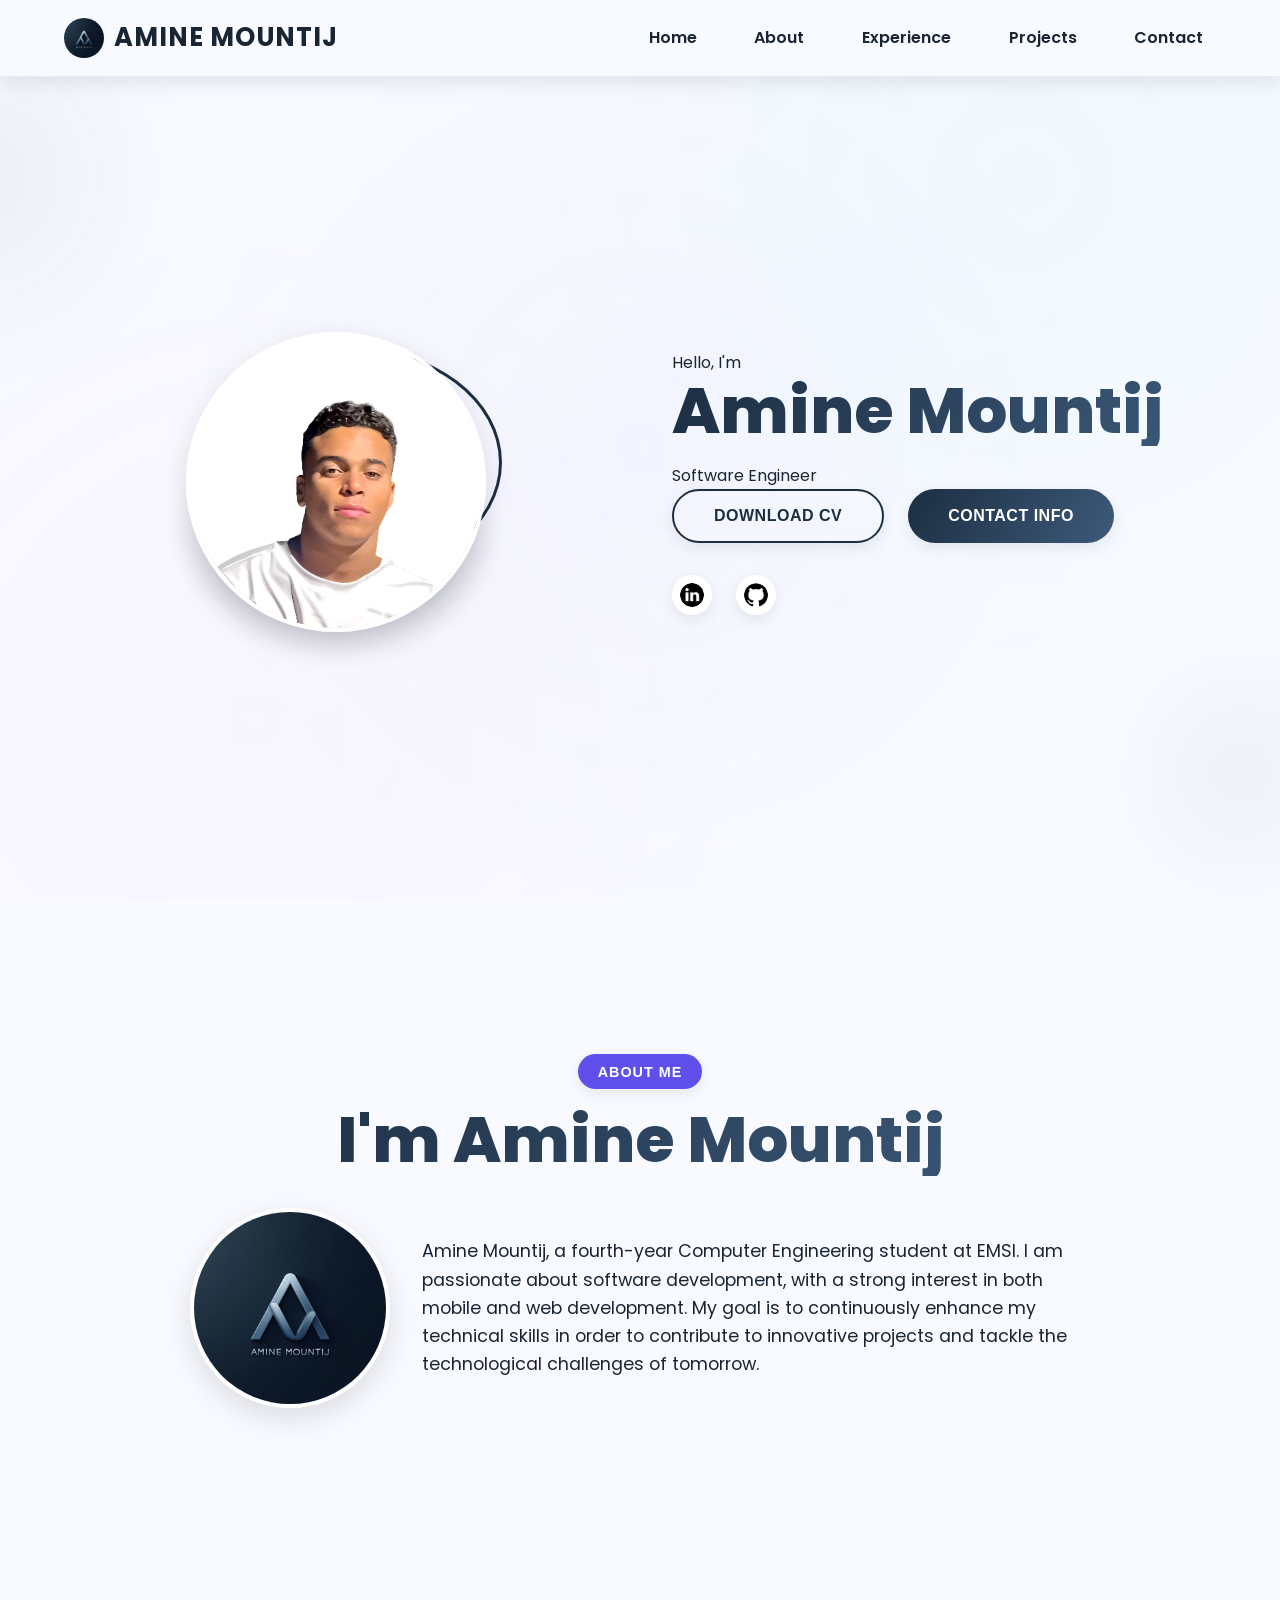
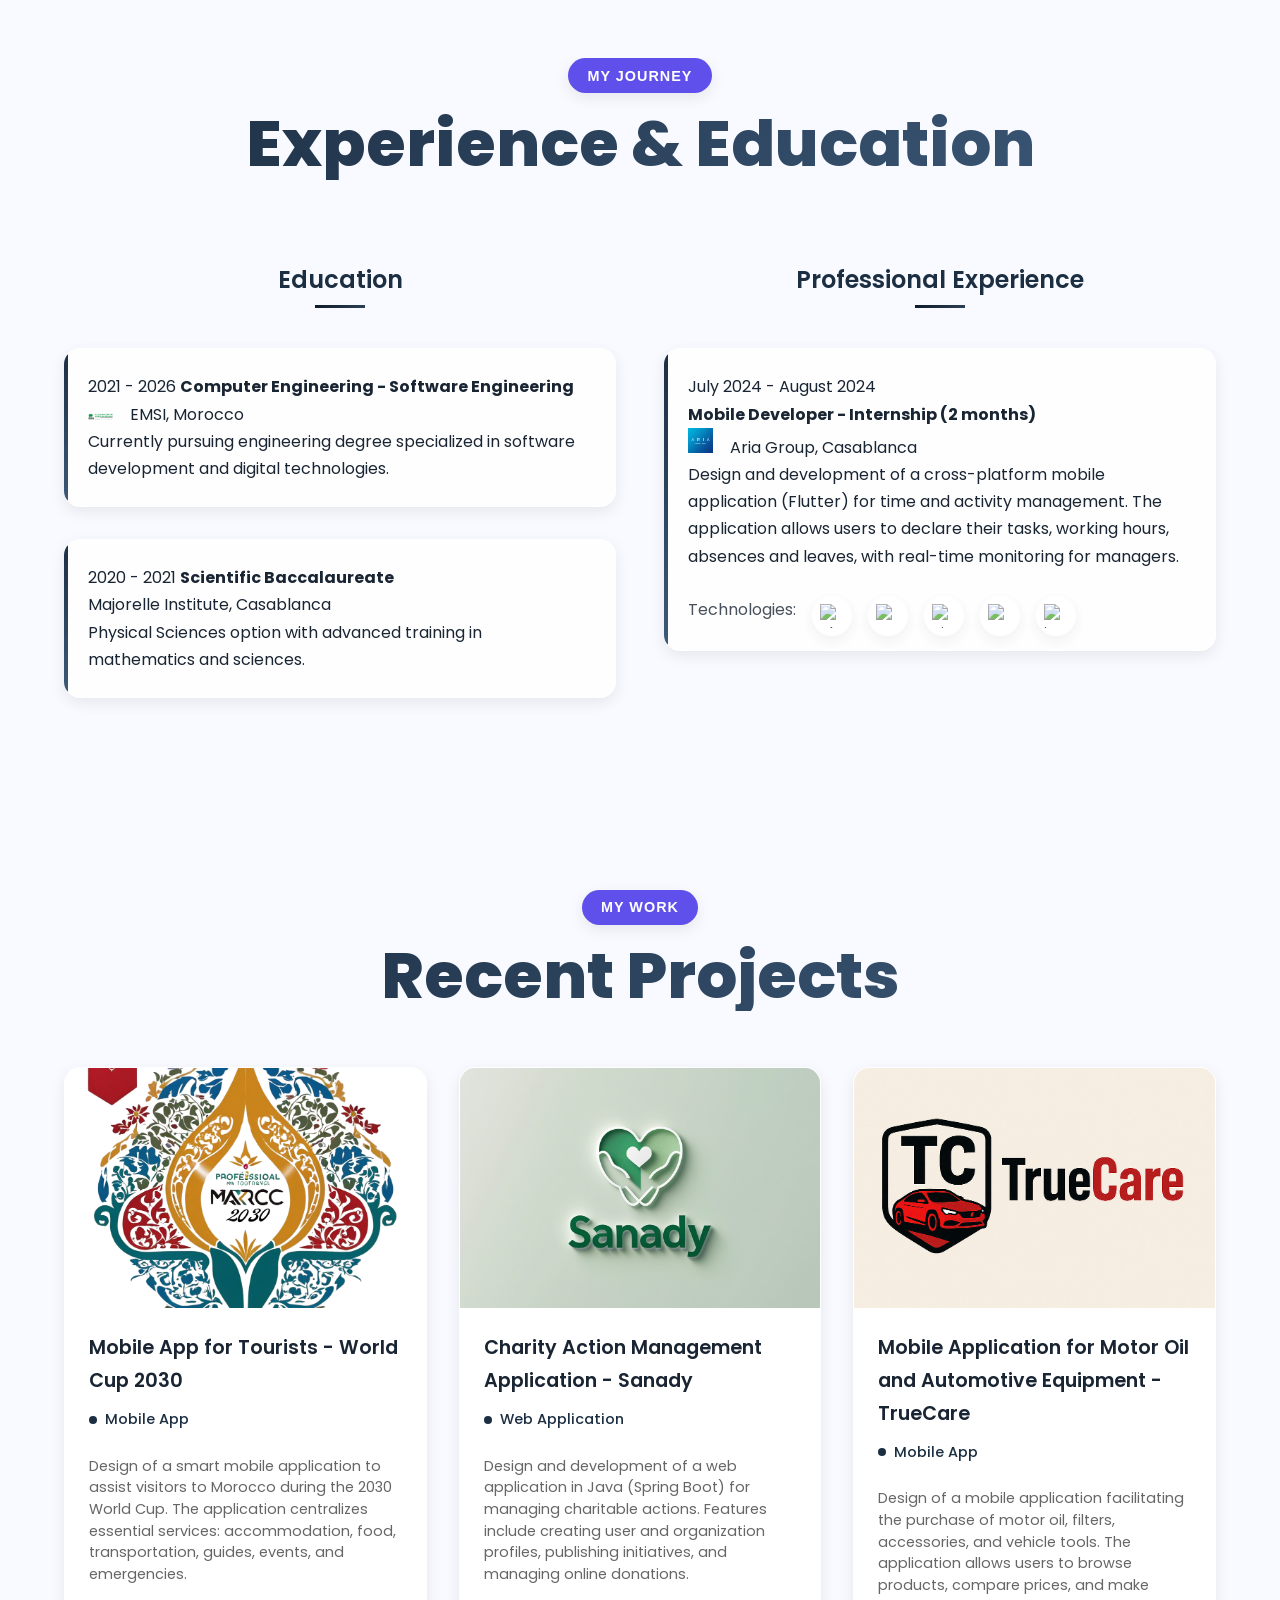
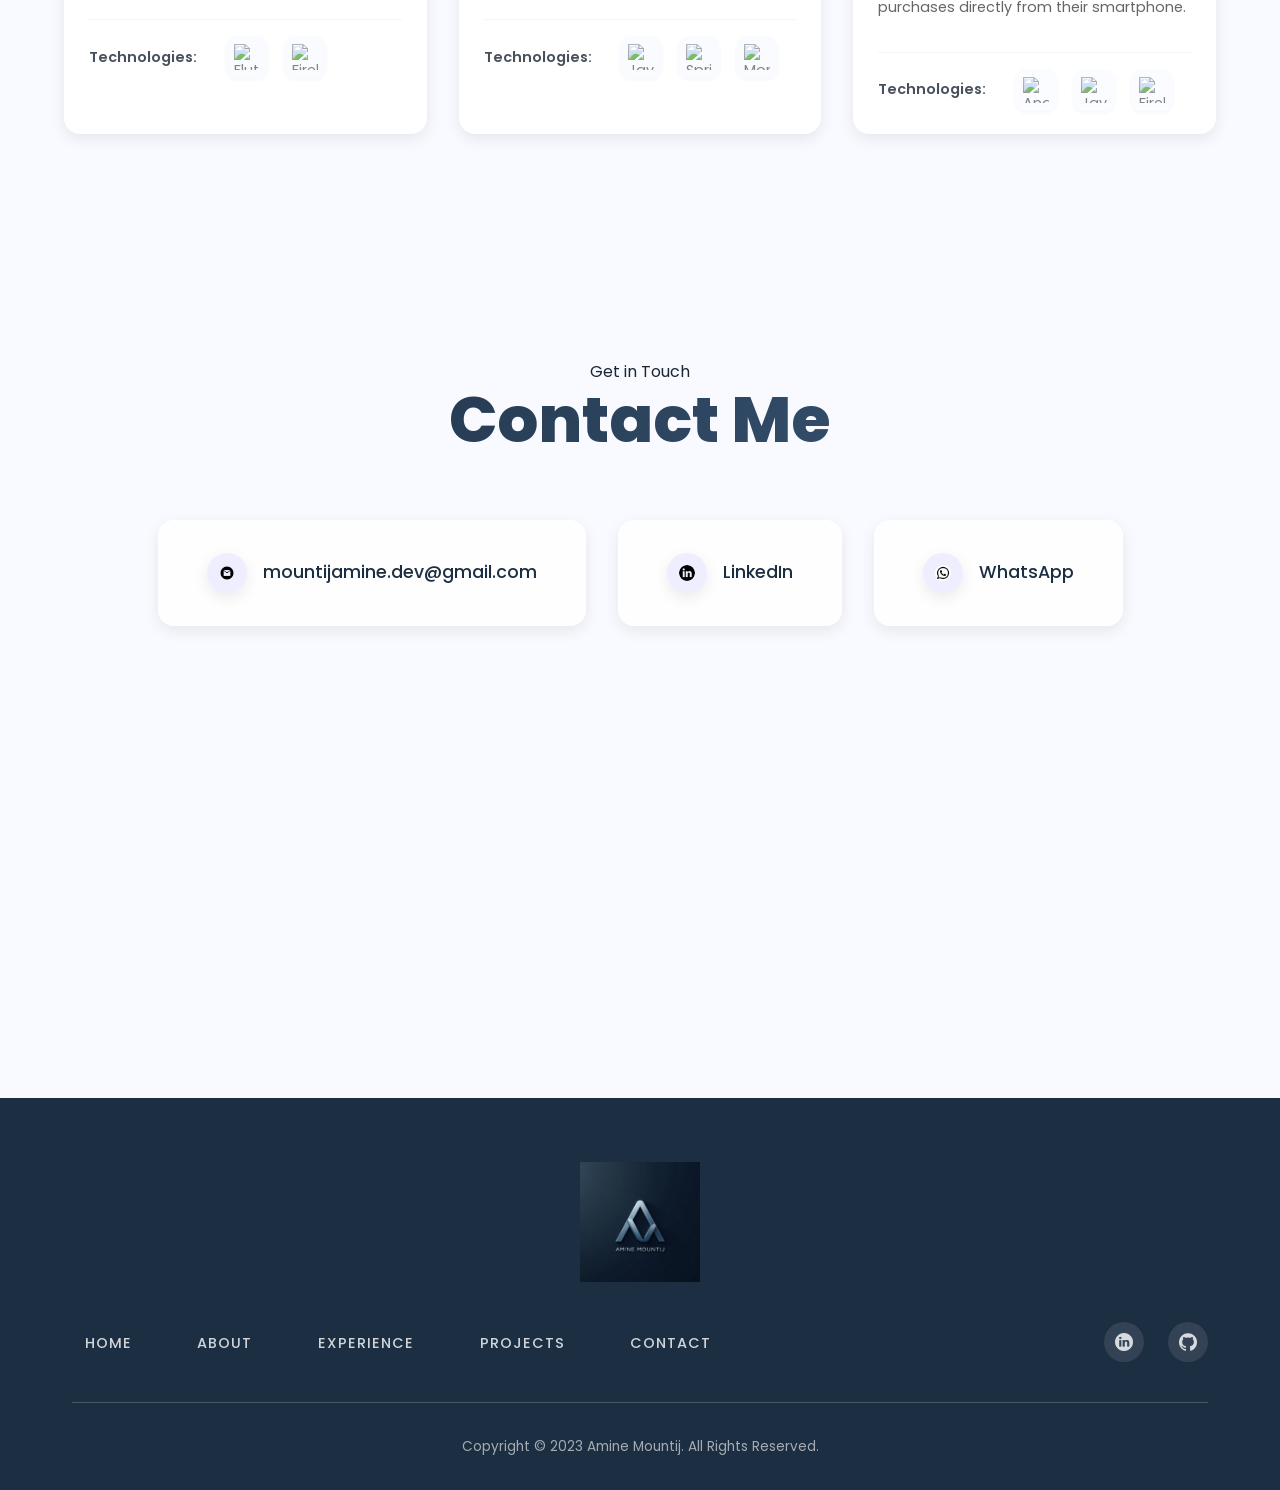
==== index.html @ 73bb1386 "modification" ====
<!DOCTYPE html>
<html lang="en">
  <head>
    <meta charset="UTF-8" />
    <meta http-equiv="X-UA-Compatible" content="IE=edge" />
    <meta name="viewport" content="width=device-width, initial-scale=1.0" />
    <title>My Portfolio</title>
    <link rel="stylesheet" href="style.css" />
    <link rel="stylesheet" href="mediaqueries.css" />
  </head>
  <body>
    <nav id="desktop-nav">
      <div class="logo">
        <img src="assets/Flux_Dev_A_sleek_modern_logo_that_embodies_the_fusion_of_perso_1.jpg" alt="Logo" class="nav-logo">
        Amine Mountij
      </div>
      <div>
        <ul class="nav-links">
          <li><a href="#profile">Home</a></li>
          <li><a href="#about">About</a></li>
          <li><a href="#experience">Experience</a></li>
          <li><a href="#projects">Projects</a></li>
          <li><a href="#contact">Contact</a></li>
        </ul>
      </div>
    </nav>
    <nav id="hamburger-nav">
      <div class="logo">Amine Mountij</div>
      <div class="hamburger-menu">
        <div class="hamburger-icon" onclick="toggleMenu()">
          <span></span>
          <span></span>
          <span></span>
        </div>
        <div class="menu-links">
          <li><a href="#profile" onclick="toggleMenu()">Home</a></li>
          <li><a href="#about" onclick="toggleMenu()">About</a></li>
          <li><a href="#experience" onclick="toggleMenu()">Experience</a></li>
          <li><a href="#projects" onclick="toggleMenu()">Projects</a></li>
          <li><a href="#contact" onclick="toggleMenu()">Contact</a></li>
        </div>
      </div>
    </nav>
    <section id="profile">
      <div class="section__pic-container">
        <img src="assets/Amine.jpeg" alt="Amine Mountij profile picture" />
      </div>
      <div class="section__text">
        <p class="section_text_p1">Hello, I'm</p>
        <h1 class="title">Amine Mountij</h1>
        <p class="section_text_p2">Software Engineer</p>
        <div class="btn-container">
          <button
            class="btn btn-color-2"
            onclick="window.open('./assets/resume-example.pdf')"
          >
            Download CV
          </button>
          <button class="btn btn-color-1" onclick="location.href='./#contact'">
            Contact Info
          </button>
        </div>
        <div id="socials-container">
          <img
            src="./assets/linkedin.png"
            alt="My LinkedIn profile"
            class="icon"
            onclick="location.href='https://www.linkedin.com/in/amine-mountij/'"
          />
          <img
            src="./assets/github.png"
            alt="My Github profile"
            class="icon"
            onclick="location.href='https://github.com/Mountijamine'"
          />
        </div>
      </div>
    </section>
    
    <!-- About Section - Compact Version -->
    <section id="about">
      <div class="about-container">
        <div class="about-header">
          <button class="about-button">ABOUT ME</button>
          <h2 class="title">I'm Amine Mountij</h2>
        </div>
        
        <div class="about-content">
          <div class="about-pic-container">
            <img src="assets/Flux_Dev_A_sleek_modern_logo_that_embodies_the_fusion_of_perso_1.jpg" alt="Amine Mountij profile picture" />
          </div>
          <p class="about-text">
            Amine Mountij, a fourth-year Computer Engineering student at EMSI. I am passionate about
             software development,
             with a strong interest in both mobile and web 
             development. My goal is to continuously enhance my technical skills in order to contribute
              to innovative projects and tackle 
            the technological challenges of tomorrow.
          </p>
        </div>
      </div>
    </section>
    
    <!-- Experience Section -->
    <section id="experience">
      <div class="experience-container">
        <div class="experience-header">
          <button class="about-button">MY JOURNEY</button>
          <h2 class="title">Experience & Education</h2>
        </div>
        
        <div class="experience-grid">
          <!-- Left Column - Education -->
          <div class="experience-column">
            <h3 class="experience-title">Education</h3>
            
            <div class="experience-item">
              <span class="experience-date">2021 - 2026</span>
              <h4 class="experience-role">Computer Engineering - Software Engineering</h4>
              <p class="experience-org">
                <span class="org-logo-wrapper">
                  <img src="assets/ajax-document-loader.png" alt="EMSI logo" class="org-logo">
                </span>
                EMSI, Morocco
              </p>
              <p class="experience-desc">Currently pursuing engineering degree specialized in software development and digital technologies.</p>
            </div>
            
            <div class="experience-item">
              <span class="experience-date">2020 - 2021</span>
              <h4 class="experience-role">Scientific Baccalaureate</h4>
              <p class="experience-org">Majorelle Institute, Casablanca</p>
              <p class="experience-desc">Physical Sciences option with advanced training in mathematics and sciences.</p>
            </div>
          </div>
          
          <!-- Right Column - Professional Experience -->
          <div class="experience-column">
            <h3 class="experience-title">Professional Experience</h3>
            
            <div class="experience-item">
              <span class="experience-date">July 2024 - August 2024</span>
              <h4 class="experience-role">Mobile Developer - Internship (2 months)</h4>
              <p class="experience-org">
                <span class="org-logo-wrapper">
                  <img src="assets/ARIA.jpg" alt="ARIA logo" class="org-logo">
                </span>
                Aria Group, Casablanca
              </p>
              <p class="experience-desc">Design and development of a cross-platform mobile application (Flutter) for time and activity management. The application allows users to declare their tasks, working hours, absences and leaves, with real-time monitoring for managers.</p>
              
              <!-- Technology icons -->
              <div class="tech-stack">
                <div class="tech-stack-label">Technologies:</div>
                <div class="tech-icon">
                  <img src="https://cdn.jsdelivr.net/gh/devicons/devicon/icons/flutter/flutter-original.svg" alt="Flutter" title="Flutter">
                </div>
                <div class="tech-icon">
                  <img src="https://cdn.jsdelivr.net/gh/devicons/devicon/icons/dart/dart-original.svg" alt="Dart" title="Dart">
                </div>
                <div class="tech-icon">
                  <img src="https://cdn.jsdelivr.net/gh/devicons/devicon/icons/firebase/firebase-plain.svg" alt="Firebase" title="Firebase">
                </div>
                <div class="tech-icon">
                  <img src="https://cdn.jsdelivr.net/gh/devicons/devicon/icons/android/android-original.svg" alt="Android" title="Android">
                </div>
                <div class="tech-icon">
                  <img src="https://cdn.jsdelivr.net/gh/devicons/devicon/icons/apple/apple-original.svg" alt="iOS" title="iOS">
                </div>
              </div>
            </div>
          </div>
        </div>
      </div>
    </section>
    
    
          
    
    <!-- Projects Section -->
    <section id="projects">
      <div class="projects-container">
        <div class="projects-header">
          <button class="about-button">MY WORK</button>
          <h2 class="title">Recent Projects</h2>
        </div>
        
      
        
        <div class="projects-grid">
          <!-- Project Card 1 - World Cup 2030 Mobile App -->
          <div class="project-card" data-category="mobile">
            <div class="project-image">
              <img src="assets/logomaroc2030.png" alt="World Cup 2030 Mobile App">
              <div class="project-overlay">
                <a href="#" class="view-project">View Project</a>
              </div>
            </div>
            <h3 class="project-title">Mobile App for Tourists - World Cup 2030</h3>
            <p class="project-category">Mobile App</p>
            <div class="project-description">
              <p>Design of a smart mobile application to assist visitors to Morocco during the 2030 World Cup. The application centralizes essential services: accommodation, food, transportation, guides, events, and emergencies.</p>
              <div class="tech-stack">
                <div class="tech-stack-label">Technologies:</div>
                <div class="tech-icon">
                  <img src="https://cdn.jsdelivr.net/gh/devicons/devicon/icons/flutter/flutter-original.svg" alt="Flutter" title="Flutter">
                </div>
                <div class="tech-icon">
                  <img src="https://cdn.jsdelivr.net/gh/devicons/devicon/icons/firebase/firebase-plain.svg" alt="Firebase" title="Firebase">
                </div>
              </div>
            </div>
          </div>
          
          <!-- Project Card 2 - Sanady Charity App -->
          <div class="project-card" data-category="web">
            <div class="project-image">
              <img src="assets/sanadyimage.jpg" alt="Sanady Charity Management App">
              <div class="project-overlay">
                <a href="#" class="view-project">View Project</a>
              </div>
            </div>
            <h3 class="project-title">Charity Action Management Application - Sanady</h3>
            <p class="project-category">Web Application</p>
            <div class="project-description">
              <p>Design and development of a web application in Java (Spring Boot) for managing charitable actions. Features include creating user and organization profiles, publishing initiatives, and managing online donations.</p>
              <div class="tech-stack">
                <div class="tech-stack-label">Technologies:</div>
                <div class="tech-icon">
                  <img src="https://cdn.jsdelivr.net/gh/devicons/devicon/icons/java/java-original.svg" alt="Java" title="Java">
                </div>
                <div class="tech-icon">
                  <img src="https://cdn.jsdelivr.net/gh/devicons/devicon/icons/spring/spring-original.svg" alt="Spring" title="Spring">
                </div>
                <div class="tech-icon">
                  <img src="https://cdn.jsdelivr.net/gh/devicons/devicon/icons/mongodb/mongodb-original.svg" alt="MongoDB" title="MongoDB">
                </div>
              </div>
            </div>
          </div>
          
          <!-- Project Card 3 -->
          <div class="project-card" data-category="digital">
            <div class="project-image">
              <img src="assets/TrueCare.png" alt="TrueCare mobile app">
              <div class="project-overlay">
                <a href="#" class="view-project">View Project</a>
              </div>
            </div>
            <h3 class="project-title">Mobile Application for Motor Oil and Automotive Equipment - TrueCare</h3>
            <p class="project-category">Mobile App</p>
            <div class="project-description">
              <p>Design of a mobile application facilitating the purchase of motor oil, filters, accessories, and vehicle tools. The application allows users to browse products, compare prices, and make purchases directly from their smartphone.</p>
              <div class="tech-stack">
                <div class="tech-stack-label">Technologies:</div>
                <div class="tech-icon">
                  <img src="https://cdn.jsdelivr.net/gh/devicons/devicon/icons/android/android-original.svg" alt="Android" title="Android">
                </div>
                <div class="tech-icon">
                  <img src="https://cdn.jsdelivr.net/gh/devicons/devicon/icons/java/java-original.svg" alt="Java" title="Java">
                </div>
                <div class="tech-icon">
                  <img src="https://cdn.jsdelivr.net/gh/devicons/devicon/icons/firebase/firebase-plain.svg" alt="Firebase" title="Firebase">
                </div>
              </div>
            </div>
          </div>
          
          <!-- Rest of your existing projects -->
        </div>
      </div>
    </section>
<section id="contact">
  <p class="section_text_p1">Get in Touch</p>
  <h1 class="title">Contact Me</h1>
  <div class="contact-info-upper-container">
    <div class="contact-info-container">
      <img
        src="./assets/email.png"
        alt="Email icon"
        class="icon contact-icon email-icon"
      />
      <p><a href="mailto:mountijamine.dev@gmail.com">mountijamine.dev@gmail.com</a></p>
    </div>
    <div class="contact-info-container">
      <img
        src="./assets/linkedin.png"
        alt="LinkedIn icon"
        class="icon contact-icon"
      />
      <p><a href="https://www.linkedin.com/in/amine-mountij/">LinkedIn</a></p>
    </div>
    
    <div class="contact-info-container">
      <img
        src="assets/wtp.jpg"
        alt="WhatsApp icon"
        class="icon contact-icon"
      />
      <p><a href="0604890422">WhatsApp</a></p>
    </div>
  </div>
</section>
    <footer>
  <div class="footer-container">
    <div class="footer-logo-section">
      <img src="assets/Flux_Dev_A_sleek_modern_logo_that_embodies_the_fusion_of_perso_1.jpg" alt="Amine Mountij Logo" class="footer-logo">
    </div>
    
    <div class="footer-content">
      <div class="footer-nav">
        <ul class="nav-links">
          <li><a href="#profile">Home</a></li>
          <li><a href="#about">About</a></li>
          <li><a href="#experience">Experience</a></li>
          <li><a href="#projects">Projects</a></li>
          <li><a href="#contact">Contact</a></li>
        </ul>
      </div>
      
      <div class="footer-social">
        <a href="https://linkedin.com/in/amine-mountij/" class="social-link">
          <img src="./assets/linkedin.png" alt="LinkedIn" class="social-icon">
        </a>
        <a href="https://github.com/Mountijamine" class="social-link">
          <img src="./assets/github.png" alt="GitHub" class="social-icon">
        </a>
        
      </div>
    </div>
    
    <div class="footer-bottom">
      <div class="divider"></div>
      <p>Copyright &#169; 2023 Amine Mountij. All Rights Reserved.</p>
    </div>
  </div>
</footer>
    <script src="script.js"></script>
  </body>
</html>
---- style.css ----
/* ULTRA MODERN DESIGN WITH ENHANCED ANIMATIONS */

@import url("https://fonts.googleapis.com/css2?family=Poppins:wght@300;400;500;600;700;800&display=swap");

:root {
  --primary: #1c2e42;
  --secondary: #3d5a7a;
  --accent: #0f1b2a;
  --dark: #1a2533;
  --light: #f8faff;
  --gradient: linear-gradient(120deg, #1c2e42, #3d5a7a);
  --accent-gradient: linear-gradient(120deg, #0f1b2a, #2c4055);
  --shadow-sm: 0 5px 15px rgba(0, 0, 0, 0.08);
  --shadow-md: 0 10px 30px rgba(0, 0, 0, 0.12);
  --shadow-lg: 0 20px 40px rgba(0, 0, 0, 0.15);
  --transition: all 0.4s cubic-bezier(0.17, 0.67, 0.83, 0.67);
  --border-radius: 16px;
}

/* BASE STYLES */
* {
  margin: 0;
  padding: 0;
  box-sizing: border-box;
}

body {
  font-family: "Poppins", sans-serif;
  background-color: var(--light);
  color: var(--dark);
  line-height: 1.7;
  overflow-x: hidden;
}

html {
  scroll-behavior: smooth;
  scroll-padding-top: 5rem;
}

/* BACKGROUND EFFECTS */
body::before {
  content: "";
  position: fixed;
  top: 0;
  left: 0;
  width: 100%;
  height: 100%;
  background: radial-gradient(circle at 50% 50%, rgba(108, 99, 255, 0.03), transparent 60%),
              radial-gradient(circle at 80% 20%, rgba(0, 217, 255, 0.03), transparent 40%),
              radial-gradient(circle at 20% 80%, rgba(255, 100, 218, 0.03), transparent 40%);
  z-index: -2;
}

/* Custom scrollbar */
::-webkit-scrollbar {
  width: 12px;
}

::-webkit-scrollbar-track {
  background: var(--light);
}

::-webkit-scrollbar-thumb {
  background: linear-gradient(var(--primary), var(--secondary));
  border-radius: 6px;
  border: 3px solid var(--light);
}

/* NAVIGATION STYLES */
nav {
  display: flex;
  justify-content: space-between;
  align-items: center;
  padding: 1rem 5%;
  position: fixed;
  top: 0;
  width: 100%;
  background-color: rgba(248, 250, 255, 0.9);
  backdrop-filter: blur(10px);
  box-shadow: 0 5px 20px rgba(0, 0, 0, 0.1);
  z-index: 1000;
  transition: var(--transition);
  border-bottom: 1px solid rgba(108, 99, 255, 0.1);
}

nav.scrolled {
  padding: 0.7rem 5%;
  box-shadow: 0 10px 30px rgba(0, 0, 0, 0.15);
  background-color: rgba(255, 255, 255, 0.95);
}

.logo {
  display: flex;
  align-items: center;
  font-size: 1.6rem;
  font-weight: 700;
  text-transform: uppercase;
  letter-spacing: 1px;
  color: var(--dark);
}

/* SIMPLIFIED NAVBAR LOGO STYLING - NO ANIMATIONS OR BACKGROUNDS */
.nav-logo {
  width: 40px;
  height: 40px;
  border-radius: 50%;
  margin-right: 10px;
  object-fit: cover;
  vertical-align: middle;
}

/* Remove the ::before pseudo-element that adds background */
.logo::before {
  display: none;
}

.nav-links {
  display: flex;
  gap: 2rem;
  list-style: none;
}

.nav-links a {
  color: var(--dark);
  text-decoration: none;
  font-weight: 600;
  padding: 0.5rem 0.8rem;
  position: relative;
  transition: all 0.3s ease;
  border-radius: 2rem;
}

.nav-links a:hover {
  color: var(--primary);
  background-color: rgba(108, 99, 255, 0.08);
}

.nav-links a::before {
  content: '';
  position: absolute;
  bottom: 0;
  left: 50%;
  width: 0;
  height: 2px;
  background: var(--primary);
  transition: width 0.3s ease, left 0.3s ease;
  transform: translateX(-50%);
}

.nav-links a:hover::before {
  width: 70%;
}

/* HAMBURGER MENU */
#hamburger-nav {
  display: none;
}

.hamburger-icon {
  display: flex;
  flex-direction: column;
  justify-content: space-between;
  height: 24px;
  width: 30px;
  cursor: pointer;
}

.hamburger-icon span {
  width: 100%;
  height: 3px;
  background: var(--gradient);
  border-radius: 5px;
  transition: var(--transition);
}

.hamburger-icon.open span:first-child {
  transform: rotate(45deg) translate(8px, 8px);
}

.hamburger-icon.open span:nth-child(2) {
  opacity: 0;
}

.hamburger-icon.open span:last-child {
  transform: rotate(-45deg) translate(8px, -8px);
}

.menu-links {
  position: absolute;
  top: 100%;
  right: 0;
  background: rgba(248, 250, 255, 0.95);
  backdrop-filter: blur(10px);
  width: 280px;
  max-height: 0;
  overflow: hidden;
  border-radius: 0 0 var(--border-radius) var(--border-radius);
  transition: max-height 0.5s ease;
  box-shadow: var(--shadow-md);
}

.menu-links.open {
  max-height: 350px;
  padding: 1.5rem 0;
}

.menu-links li {
  list-style: none;
  opacity: 0;
  transform: translateY(20px);
  transition: all 0.3s ease;
}

.menu-links.open li {
  opacity: 1;
  transform: translateY(0);
}

.menu-links.open li:nth-child(1) { transition-delay: 0.1s; }
.menu-links.open li:nth-child(2) { transition-delay: 0.2s; }
.menu-links.open li:nth-child(3) { transition-delay: 0.3s; }
.menu-links.open li:nth-child(4) { transition-delay: 0.4s; }

.menu-links a {
  display: block;
  padding: 1rem 2rem;
  text-align: left;
  font-size: 1.1rem;
  font-weight: 500;
  color: var(--dark);
  text-decoration: none;
  transition: var(--transition);
}

.menu-links a:hover {
  color: var(--primary);
  padding-left: 2.5rem;
}

/* SECTION STYLES */
section {
  padding: 10rem 5% 6rem;
  min-height: 100vh;
  display: flex;
  flex-direction: column;
  position: relative;
}

/* Profile Section */
#profile {
  display: grid;
  grid-template-columns: 1fr 1fr;
  align-items: center;
  gap: 4rem;
  position: relative;
  overflow: hidden;
}

.section__pic-container {
  position: relative;
}

#profile .section__pic-container {
  display: flex;
  justify-content: center;
  align-items: center;
  position: relative;
  max-width: 400px;
  margin: 0 auto;
}

#profile .section__pic-container img {
  width: 75%;
  border-radius: 50%;
  box-shadow: var(--shadow-md);
  position: relative;
  z-index: 2;
  transition: var(--transition);
  border: 4px solid white;
  aspect-ratio: 1/1;
  object-fit: cover;
  /* Updated animation with 3D effect */
  animation: float-3d 8s ease-in-out infinite;
  filter: contrast(105%);
}

/* Updated 3D float animation */
@keyframes float-3d {
  0% {
    transform: translateY(0px) rotateY(0deg);
    box-shadow: var(--shadow-md);
  }
  25% {
    transform: translateY(-10px) rotateY(3deg);
    box-shadow: var(--shadow-lg);
  }
  50% {
    transform: translateY(-15px) rotateY(0deg);
    box-shadow: var(--shadow-md);
  }
  75% {
    transform: translateY(-7px) rotateY(-3deg);
    box-shadow: var(--shadow-lg);
  }
  100% {
    transform: translateY(0px) rotateY(0deg);
    box-shadow: var(--shadow-md);
  }
}

/* Create double border effect with animation */
#profile .section__pic-container::before {
  content: "";
  position: absolute;
  width: 75%;
  height: 75%;
  border: 3px solid var(--primary);
  border-radius: 50%;
  top: 15px;
  left: 15%;
  z-index: 1;
  transition: var(--transition);
  animation: pulse-border 5s ease-in-out infinite;
}

/* Animated border effect */
@keyframes pulse-border {
  0%, 100% {
    border-width: 2px;
    transform: rotate(0deg) scale(1);
    border-color: var(--primary);
  }
  50% {
    border-width: 4px;
    transform: rotate(180deg) scale(1.05);
    border-color: var(--accent);
  }
}

/* Add glow effect behind image */
#profile .section__pic-container::after {
  content: "";
  position: absolute;
  width: 70%;
  height: 70%;
  background: var(--accent);
  border-radius: 50%;
  bottom: -10px;
  right: 15%;
  z-index: 0;
  filter: blur(15px);
  opacity: 0.15;
  animation: pulse-glow 5s ease-in-out infinite;
}

/* Float and pulse combined animation */
@keyframes float-and-pulse {
  0% {
    transform: translateY(0px) scale(1);
    box-shadow: var(--shadow-md);
  }
  25% {
    transform: translateY(-8px) scale(1.02);
    box-shadow: var(--shadow-lg);
  }
  50% {
    transform: translateY(-10px) scale(1);
    box-shadow: var(--shadow-md);
  }
  75% {
    transform: translateY(-5px) scale(1.01);
    box-shadow: var(--shadow-lg);
  }
  100% {
    transform: translateY(0px) scale(1);
    box-shadow: var(--shadow-md);
  }
}

/* Rotating border animation */
@keyframes rotate-border {
  0% {
    transform: rotate(0deg);
  }
  100% {
    transform: rotate(360deg);
  }
}

/* Pulsing glow effect */
@keyframes pulse-glow {
  0% {
    opacity: 0.1;
    filter: blur(15px);
    transform: scale(0.9);
  }
  50% {
    opacity: 0.2;
    filter: blur(20px);
    transform: scale(1.1);
  }
  100% {
    opacity: 0.1;
    filter: blur(15px);
    transform: scale(0.9);
  }
}

/* Enhanced hover effect */
#profile .section__pic-container:hover img {
  transform: scale(1.05);
  border-color: var(--primary);
  box-shadow: 0 15px 30px rgba(108, 99, 255, 0.3);
}

#profile .section__pic-container:hover::before {
  border-width: 4px;
  border-color: var(--accent);
  animation-play-state: paused;
}

#profile .section__pic-container:hover::after {
  opacity: 0.25;
  filter: blur(25px);
  animation-play-state: paused;
}

.section__text {
  display: flex;
  flex-direction: column;
}

.section__text__p1 {
  font-size: 1.2rem;
  color: var(--primary);
  font-weight: 600;
  text-transform: uppercase;
  letter-spacing: 2px;
  margin-bottom: 1rem;
  overflow: hidden;
  display: inline-block;
  position: relative;
}

.section__text__p1::after {
  content: "";
  position: absolute;
  bottom: 0;
  left: 0;
  width: 100%;
  height: 3px;
  background: var(--accent-gradient);
  transform-origin: right;
  animation: slide-in-out 3s ease infinite;
}

@keyframes slide-in-out {
  0% { transform: scaleX(0); transform-origin: left; }
  50% { transform: scaleX(1); transform-origin: left; }
  50.1% { transform: scaleX(1); transform-origin: right; }
  100% { transform: scaleX(0); transform-origin: right; }
}

.title {
  font-size: 4rem;
  font-weight: 800;
  margin-bottom: 1rem;
  background: linear-gradient(120deg, var(--primary), var(--secondary), var(--accent), var(--primary));
  background-size: 300% 300%;
  -webkit-background-clip: text;
  -webkit-text-fill-color: transparent;
  line-height: 1.1;
  position: relative;
  animation: gradient-shift 8s ease infinite;
}

/* Animated gradient background for title */
@keyframes gradient-shift {
  0% { background-position: 0% 50% }
  50% { background-position: 100% 50% }
  100% { background-position: 0% 50% }
}

.section__text__p2 {
  font-size: 1.8rem;
  font-weight: 500;
  color: var(--accent);
  margin-bottom: 2rem;
  position: relative;
  display: inline-block;
  overflow: hidden;
  border-right: 0.15em solid var(--primary);
  white-space: nowrap;
  letter-spacing: 0.15em;
  animation: typing 3.5s steps(20, end), blink-caret 0.75s step-end infinite;
  width: 100%;
}

/* Typing effect animation */
@keyframes typing {
  from { width: 0 }
  to { width: 100% }
}

/* Blinking cursor animation */
@keyframes blink-caret {
  from, to { border-color: transparent }
  50% { border-color: var(--primary) }
}

/* Buttons */
.btn-container {
  display: flex;
  gap: 1.5rem;
}

.btn {
  padding: 1rem 2.5rem;
  border-radius: 50px;
  font-size: 1rem;
  font-weight: 600;
  cursor: pointer;
  transition: var(--transition);
  border: none;
  position: relative;
  overflow: hidden;
  z-index: 1;
  box-shadow: var(--shadow-sm);
  letter-spacing: 0.5px;
  text-transform: uppercase;
}

.btn-color-1 {
  background: var(--gradient);
  color: white;
}

.btn-color-2 {
  background: transparent;
  border: 2px solid var(--primary);
  color: var(--primary);
}

.btn::before {
  content: '';
  position: absolute;
  top: 0;
  left: 0;
  width: 100%;
  height: 100%;
  background: rgba(255, 255, 255, 0.2);
  z-index: -1;
  transform: scaleX(0);
  transform-origin: right;
  transition: transform 0.6s cubic-bezier(0.19, 1, 0.22, 1);
}

.btn::after {
  content: '';
  position: absolute;
  top: -50%;
  left: -100%;
  width: 70%;
  height: 200%;
  background: rgba(255, 255, 255, 0.3);
  transform: rotate(25deg);
  transition: transform 0.9s;
}

.btn:hover {
  transform: translateY(-5px) scale(1.03);
  box-shadow: var(--shadow-md);
}

.btn:hover::before {
  transform: scaleX(1);
  transform-origin: left;
}

.btn:hover::after {
  transform: translateX(200%) rotate(25deg);
}

.btn-color-2:hover {
  color: white;
  border-color: transparent;
  background: var(--primary);
}

/* Social Icons */
#socials-container {
  display: flex;
  gap: 1.5rem;
  margin-top: 2rem;
}

.icon {
  width: 2.5rem;
  height: 2.5rem;
  cursor: pointer;
  transition: var(--transition);
  background-color: white;
  padding: 0.5rem;
  border-radius: 50%;
  box-shadow: var(--shadow-sm);
}

.icon:hover {
  transform: translateY(-8px) rotate(5deg);
  box-shadow: var(--shadow-md);
}

/* CONTACT SECTION */
#contact {
  text-align: center;
  background: linear-gradient(rgba(248, 250, 255, 0.8), rgba(248, 250, 255, 0.9)), 
             

}

.contact-info-upper-container {
  display: flex;
  justify-content: center;
  gap: 2rem;
  margin: 3rem auto;
  max-width: 900px;
}

.contact-info-container {
  background: rgba(255, 255, 255, 0.8);
  backdrop-filter: blur(10px);
  padding: 2rem 3rem;
  border-radius: var(--border-radius);
  display: flex;
  align-items: center;
  gap: 1rem;
  box-shadow: var(--shadow-sm);
  transition: var(--transition);
  border: 1px solid rgba(255, 255, 255, 0.3);
}

.contact-info-container:hover {
  transform: translateY(-8px);
  box-shadow: var(--shadow-md);
}

.contact-icon {
  background: rgba(108, 99, 255, 0.1);
  padding: 0.75rem;
}

.contact-info-container p {
  font-weight: 500;
  font-size: 1.1rem;
}

.contact-info-container a {
  color: var(--primary);
  text-decoration: none;
  transition: var(--transition);
}

.contact-info-container a:hover {
  color: var(--accent);
  text-decoration: underline;
}

/* FOOTER */
footer {
  background-color: #1c2e42;
  color: white;
  padding: 4rem 0 2rem;
  position: relative;
}

.footer-container {
  display: flex;
  flex-direction: column;
  max-width: 1200px;
  margin: 0 auto;
  padding: 0 2rem;
}

.footer-logo-section {
  display: flex;
  justify-content: center;
  margin-bottom: 2.5rem;
}

.footer-logo {
  width: 120px;
  height: auto;
}

.footer-content {
  display: flex;
  justify-content: space-between;
  align-items: center;
  flex-wrap: wrap;
  margin-bottom: 2.5rem;
}

.footer-nav .nav-links {
  display: flex;
  flex-wrap: wrap;
  gap: 2.5rem;
  justify-content: center;
  margin: 0;
  padding: 0;
}

.footer-nav .nav-links li {
  list-style: none;
}

.footer-nav .nav-links a {
  color: rgba(255, 255, 255, 0.8);
  text-decoration: none;
  font-size: 0.9rem;
  font-weight: 500;
  letter-spacing: 1px;
  text-transform: uppercase;
}

.footer-nav .nav-links a:hover {
  color: white;
}

.footer-social {
  display: flex;
  gap: 1.5rem;
  align-items: center;
  justify-content: center;
}

.social-link {
  display: flex;
  align-items: center;
  justify-content: center;
  width: 40px;
  height: 40px;
  border-radius: 50%;
  background: rgba(255, 255, 255, 0.1);
}

.social-icon {
  width: 18px;
  height: 18px;
  filter: brightness(0) invert(1);
  opacity: 0.8;
}

.footer-bottom {
  text-align: center;
}

.divider {
  height: 1px;
  background: rgba(255, 255, 255, 0.2);
  margin-bottom: 2rem;
}

.footer-bottom p {
  opacity: 0.6;
  font-size: 0.85rem;
}

/* Responsive styles */
@media (max-width: 768px) {
  .footer-content {
    flex-direction: column;
    gap: 2rem;
  }
  
  .footer-nav .nav-links {
    flex-direction: row;
    gap: 1.5rem;
  }
}

/* REVEAL ON SCROLL */
.reveal {
  opacity: 0;
  transform: translateY(50px);
  transition: all 0.8s ease;
}

.reveal.active {
  opacity: 1;
  transform: translateY(0);
}

/* Add decorative elements to profile section */
#profile {
  position: relative;
  overflow: hidden;
}

#profile::before {
  content: "";
  position: absolute;
  width: 200px;
  height: 200px;
  border-radius: 50%;
  background: linear-gradient(120deg, var(--primary), transparent);
  top: 10%;
  left: -100px;
  filter: blur(80px);
  opacity: 0.15;
  z-index: 0;
}

#profile::after {
  content: "";
  position: absolute;
  width: 150px;
  height: 150px;
  border-radius: 50%;
  background: linear-gradient(120deg, var(--accent), transparent);
  bottom: 5%;
  right: -50px;
  filter: blur(60px);
  opacity: 0.1;
  z-index: 0;
}

/* ABOUT SECTION STYLES - COMPACT VERSION */
#about {
  display: flex;
  justify-content: center;
  align-items: center;
  background-color: var(--light);
  position: relative;
  min-height: 70vh;
  padding: 6rem 5% 4rem;
}

.about-container {
  max-width: 900px;
  width: 100%;
}

.about-header {
  margin-bottom: 2rem;
  text-align: center;
}

.about-button {
  background-color: #5f50eb;
  color: white;
  font-weight: 600;
  padding: 0.6rem 1.2rem;
  border-radius: 50px;
  border: none;
  font-size: 0.9rem;
  margin-bottom: 1rem;
  letter-spacing: 1px;
  cursor: default;
  box-shadow: var(--shadow-sm);
  transition: var(--transition);
}

.about-content {
  display: flex;
  align-items: center;
  gap: 2rem;
}

.about-pic-container {
  position: relative;
  width: 200px;
  height: 200px;
  flex-shrink: 0;
}

.about-pic-container img {
  width: 100%;
  height: 100%;
  border-radius: 50%;
  object-fit: cover;
  border: 4px solid white;
  box-shadow: var(--shadow-md);
  animation: simple-float 4s ease-in-out infinite;
  transition: var(--transition);
}

/* Simple floating animation */
@keyframes simple-float {
  0%, 100% {
    transform: translateY(0);
  }
  50% {
    transform: translateY(-10px);
  }
}

/* Add hover effects */
.about-pic-container:hover img {
  transform: scale(1.05);
  border-color: var(--primary);
  box-shadow: 0 15px 30px rgba(108, 99, 255, 0.3);
  animation-play-state: paused;
}

.about-pic-container::before {
  display: none;
}

.about-pic-container::after {
  display: none;
}

.about-text {
  font-size: 1.1rem;
  line-height: 1.6;
  color: var(--dark);
}

.about-text .highlight {
  color: var(--primary);
  font-weight: 600;
}

/* EXPERIENCE SECTION */
#experience {
  position: relative;
  padding: 6rem 5% 4rem;
  min-height: 80vh;
  background-color: var(--light);
}

.experience-container {
  max-width: 1200px;
  margin: 0 auto;
  padding: 2rem 0;
}

.experience-header {
  text-align: center;
  margin-bottom: 4rem;
}

.experience-grid {
  display: grid;
  grid-template-columns: 1fr 1fr;
  gap: 3rem;
}

.experience-title {
  margin-bottom: 1rem;
  font-size: 1.5rem;
  text-align: center;
  position: relative;
  color: var(--primary);
  font-weight: 600;
}

.experience-title::after {
  content: "";
  position: absolute;
  width: 50px;
  height: 3px;
  background: var(--accent-gradient);
  bottom: -8px;
  left: 50%;
  transform: translateX(-50%);
}

.experience-column {
  display: flex;
  flex-direction: column;
  gap: 2rem;
}

.experience-item {
  background: rgba(255, 255, 255, 0.8);
  backdrop-filter: blur(10px);
  border-radius: var(--border-radius);
  padding: 1.5rem;
  box-shadow: var(--shadow-sm);
  border: 1px solid rgba(255, 255, 255, 0.3);
  transition: var(--transition);
  position: relative;
  overflow: hidden;
  z-index: 1;
}

/* EXPERIENCE SECTION PURE CSS ANIMATIONS */

/* Animated gradient border for experience items */
.experience-item {
  position: relative;
  border-left: none;
}

.experience-item::before {
  content: "";
  position: absolute;
  top: 0;
  left: 0;
  width: 4px;
  height: 0%;
  background: linear-gradient(to bottom, var(--primary), var(--secondary));
  animation: grow-border 1.5s ease-out forwards;
  z-index: 0;
}

@keyframes grow-border {
  0% { height: 0%; }
  100% { height: 100%; }
}

/* Animated background on hover */
.experience-item {
  transition: all 0.4s ease;
}

.experience-item:hover {
  background: linear-gradient(120deg, 
    rgba(108, 99, 255, 0.05) 0%, 
    rgba(255, 255, 255, 0) 50%,
    rgba(0, 217, 255, 0.05) 100%);
  transform: translateX(5px);
}

/* Colorful rotating circle behind tech icons */
.tech-icon {
  position: relative;
  overflow: visible;
}

.tech-icon::before {
  content: "";
  position: absolute;
  width: 40px;
  height: 40px;
  border-radius: 50%;
  border: 2px solid transparent;
  border-top-color: var(--primary);
  border-bottom-color: var(--secondary);
  top: 50%;
  left: 50%;
  transform: translate(-50%, -50%);
  animation: rotate-border 3s linear infinite;
  opacity: 0;
  transition: opacity 0.3s ease;
  z-index: -1;
}

.tech-icon:hover::before {
  opacity: 1;
}

@keyframes rotate-border {
  0% { transform: translate(-50%, -50%) rotate(0deg); }
  100% { transform: translate(-50%, -50%) rotate(360deg); }
}

/* Bounce animation for tech icons on hover */
.tech-icon:hover img {
  animation: bounce 0.6s ease infinite alternate;
}

@keyframes bounce {
  from { transform: translateY(0); }
  to { transform: translateY(-8px); }
}

/* Moving dots background for experience header */
.experience-header {
  position: relative;
  overflow: hidden;
}

.experience-header::before {
  content: "";
  position: absolute;
  width: 100%;
  height: 100%;
  top: 0;
  left: 0;
  background-image: 
    radial-gradient(circle, var(--primary) 1px, transparent 1px),
    radial-gradient(circle, var(--secondary) 1px, transparent 1px);
  background-size: 20px 20px;
  background-position: 0 0, 10px 10px;
  opacity: 0.1;
  animation: move-dots 20s linear infinite;
  z-index: -1;
}

@keyframes move-dots {
  0% { background-position: 0 0, 10px 10px; }
  100% { background-position: 100px 0, 110px 10px; }
}

/* Typing effect for experience role */
.experience-role {
  position: relative;
  display: inline-block;
}

.experience-role::after {
  content: "";
  position: absolute;
  right: -5px;
  top: 50%;
  height: 20px;
  width: 2px;
  background-color: var(--primary);
  transform: translateY(-50%);
  animation: blink 1s step-end infinite;
  opacity: 0;
}

.experience-item:hover .experience-role::after {
  opacity: 1;
}

@keyframes blink {
  from, to { background-color: transparent; }
  50% { background-color: var(--primary); }
}

/* Animated underline for experience organization */
.experience-org {
  position: relative;
  display: inline-block;
}

.experience-org::after {
  content: "";
  position: absolute;
  width: 0;
  height: 2px;
  bottom: -2px;
  left: 0;
  background: var(--gradient);
  transition: width 0.5s ease;
}

.experience-item:hover .experience-org::after {
  width: 100%;
}

/* Ripple effect for experience dates */
.experience-date {
  position: relative;
  overflow: hidden;
}

.experience-date::before {
  content: "";
  position: absolute;
  top: 50%;
  left: 50%;
  width: 0;
  height: 0;
  background-color: rgba(108, 99, 255, 0.1);
  border-radius: 50%;
  transform: translate(-50%, -50%);
  transition: width 0.6s ease, height 0.6s ease;
  z-index: -1;
}

.experience-item:hover .experience-date::before {
  width: 150px;
  height: 150px;
}

/* Fade-in effect for tech stack */
.tech-stack {
  opacity: 0.8;
  transform: translateY(10px);
  transition: all 0.4s ease;
}

.experience-item:hover .tech-stack {
  opacity: 1;
  transform: translateY(0);
}

/* Responsive design for experience section */
@media (max-width: 768px) {
  .experience-grid {
    grid-template-columns: 1fr;
    gap: 2rem;
  }

  .experience-column:first-child {
    margin-bottom: 2rem;
  }
}

/* Technology icons styling */
.tech-stack {
  display: flex;
  gap: 1rem;
  margin-top: 1rem;
  flex-wrap: wrap;
}

.tech-icon {
  width: 2.5rem;
  height: 2.5rem;
  padding: 0.5rem;
  border-radius: 50%;
  background: white;
  box-shadow: var(--shadow-sm);
  transition: var(--transition);
  display: flex;
  align-items: center;
  justify-content: center;
}

.tech-icon:hover {
  transform: translateY(-5px);
  box-shadow: var(--shadow-md);
}

.tech-icon img {
  max-width: 100%;
  max-height: 100%;
  object-fit: contain;
}

/* Larger project icons */
.project-card .tech-stack {
  display: flex;
  flex-wrap: wrap;
  align-items: center;
  gap: 1rem;
  margin-top: 1.5rem;
  padding-top: 1rem;
  border-top: 1px solid rgba(0, 0, 0, 0.05);
}

.project-card .tech-stack-label {
  font-size: 0.9rem;
  font-weight: 600;
  color: var(--dark);
  margin-right: 0.8rem;
  margin-bottom: 0.5rem;
}

.project-card .tech-icon {
  width: 42px;
  height: 42px;
  position: relative;
  background: rgba(248, 250, 255, 0.8);
  border-radius: 10px;
  padding: 8px;
  box-shadow: 0 2px 4px rgba(0, 0, 0, 0.05);
  display: flex;
  align-items: center;
  justify-content: center;
  transition: none;
  margin-bottom: 0.5rem;
}

.project-card .tech-icon img {
  width: 100%;
  height: 100%;
  object-fit: contain;
}

/* Remove hover animation */
.project-card .tech-icon:hover {
  transform: none;
}

/* PROJECTS SECTION */
#projects {
  background-color: var(--light);
  padding: 6rem 5% 4rem;
  position: relative;
}

.projects-container {
  max-width: 1200px;
  margin: 0 auto;
}

.projects-header {
  text-align: center;
  margin-bottom: 3.5rem;
  position: relative;
}

/* Modern filter design */
.projects-filter {
  display: flex;
  align-items: center;
  justify-content: center;
  gap: 1.2rem;
  margin-bottom: 3.5rem;
  flex-wrap: wrap;
  background: rgba(255, 255, 255, 0.7);
  backdrop-filter: blur(8px);
  padding: 1rem 1.5rem;
  border-radius: 50px;
  box-shadow: var(--shadow-sm);
  position: relative;
  z-index: 5;
  border: 1px solid rgba(255, 255, 255, 0.6);
}

.projects-filter p {
  font-weight: 600;
  margin-right: 0.8rem;
  color: var(--dark);
  font-size: 0.9rem;
  text-transform: uppercase;
  letter-spacing: 0.5px;
}

.filter-button {
  background: none;
  border: none;
  padding: 0.6rem 1.2rem;
  font-size: 0.95rem;
  font-weight: 500;
  color: var(--dark);
  cursor: pointer;
  transition: all 0.3s ease;
  position: relative;
  border-radius: 30px;
}

.filter-button span {
  font-size: 0.75rem;
  opacity: 0.7;
  vertical-align: super;
  transition: all 0.3s ease;
  margin-left: 3px;
  background: rgba(108, 99, 255, 0.1);
  padding: 2px 6px;
  border-radius: 10px;
}

.filter-button.active,
.filter-button:hover {
  color: white;
  background: var(--primary);
}

.filter-button.active span,
.filter-button:hover span {
  background: rgba(255, 255, 255, 0.25);
  color: white;
}

/* Modern grid layout */
.projects-grid {
  display: grid;
  grid-template-columns: repeat(3, 1fr);
  gap: 2rem;
  position: relative;
}

/* Enhanced card design */
.project-card {
  background: white;
  border-radius: var(--border-radius);
  overflow: hidden;
  box-shadow: var(--shadow-sm);
  transition: all 0.4s cubic-bezier(0.175, 0.885, 0.32, 1.275);
  position: relative;
  z-index: 1;
  height: 100%;
  border: 1px solid rgba(255, 255, 255, 0.6);
  transform: translateY(0);
}

.project-card:hover {
  transform: translateY(-15px);
  box-shadow: var(--shadow-lg);
}

/* Improved image container */
.project-image {
  position: relative;
  overflow: hidden;
  height: 240px;
}

.project-image img {
  width: 100%;
  height: 100%;
  object-fit: cover;
  transition: transform 1.2s cubic-bezier(0.165, 0.84, 0.44, 1);
}

.project-card:hover .project-image img {
  transform: scale(1.08);
}

/* Improved overlay with button */
.project-overlay {
  position: absolute;
  inset: 0;
  background: linear-gradient(to top, rgba(0, 0, 0, 0.75), rgba(95, 80, 235, 0.5));
  display: flex;
  align-items: center;
  justify-content: center;
  opacity: 0;
  transition: all 0.5s ease;
}

.project-card:hover .project-overlay {
  opacity: 1;
}

.view-project {
  color: white;
  text-decoration: none;
  padding: 0.8rem 1.8rem;
  border: 2px solid white;
  border-radius: 50px;
  font-weight: 500;
  transition: all 0.3s ease;
  transform: translateY(20px);
  opacity: 0;
}

.project-card:hover .view-project {
  transform: translateY(0);
  opacity: 1;
  transition-delay: 0.1s;
}

.view-project:hover {
  background: white;
  color: var(--primary);
}

/* Improved text content */
.project-title {
  font-size: 1.2rem;
  font-weight: 600;
  padding: 1.5rem 1.5rem 0.6rem;
  color: var(--dark);
  transition: all 0.3s ease;
}

.project-card:hover .project-title {
  color: var(--primary);
}

.project-category {
  font-size: 0.9rem;
  color: var(--primary);
  padding: 0 1.5rem 1.5rem;
  font-weight: 500;
  display: flex;
  align-items: center;
}

.project-category::before {
  content: "";
  display: inline-block;
  width: 8px;
  height: 8px;
  border-radius: 50%;
  background: var(--primary);
  margin-right: 8px;
  transition: all 0.3s ease;
}

.project-card:hover .project-category::before {
  transform: scale(1.3);
}

/* Project description styles */
.project-description {
  padding: 0 1.5rem 1.5rem;
  font-size: 0.9rem;
  color: #666;
  line-height: 1.5;
}

.project-description p {
  margin-bottom: 1rem;
}

.project-card .tech-stack {
  display: flex;
  flex-wrap: wrap;
  align-items: center;
  gap: 1rem;
  margin-top: 1.5rem;
  padding-top: 1rem;
  border-top: 1px solid rgba(0, 0, 0, 0.05);
}

.project-card .tech-stack-label {
  font-size: 0.9rem;
  font-weight: 600;
  color: var(--dark);
  margin-right: 0.8rem;
  margin-bottom: 0.5rem;
}

.project-card .tech-icon {
  width: 42px;
  height: 42px;
  position: relative;
  background: rgba(248, 250, 255, 0.8);
  border-radius: 10px;
  padding: 8px;
  box-shadow: 0 2px 4px rgba(0, 0, 0, 0.05);
  display: flex;
  align-items: center;
  justify-content: center;
  transition: none;
  margin-bottom: 0.5rem;
}

.project-card .tech-icon img {
  width: 100%;
  height: 100%;
  object-fit: contain;
}

/* Remove hover animation */
.project-card .tech-icon:hover {
  transform: none;
}

/* COMPETENCES SECTION - CLEAN INLINE STYLE */
#competences {
  background-color: var(--light);
  padding: 6rem 5% 4rem;
  position: relative;
}

#competences::before {
  content: "";
  position: absolute;
  top: 0;
  left: 0;
  width: 100%;
  height: 100%;
  background-image: radial-gradient(rgba(108, 99, 255, 0.05) 2px, transparent 2px),
                    radial-gradient(rgba(0, 217, 255, 0.05) 2px, transparent 2px);
  background-size: 30px 30px;
  background-position: 0 0, 15px 15px;
  animation: move-dots 20s linear infinite;
  z-index: 0;
}

.competences-container {
  max-width: 1200px;
  margin: 0 auto;
  position: relative;
  z-index: 2;
}

.competences-header {
  text-align: center;
  margin-bottom: 4rem;
}

.section-divider {
  display: flex;
  align-items: center;
  justify-content: center;
  margin-bottom: 2rem;
  position: relative;
}

.section-divider::before,
.section-divider::after {
  content: "";
  position: absolute;
  width: 30px;
  height: 30px;
  border-radius: 50%;
  background: var(--primary);
  opacity: 0.1;
  filter: blur(15px);
}

.section-divider::before {
  left: calc(50% - 150px);
}

.section-divider::after {
  right: calc(50% - 150px);
}

.divider-line {
  height: 2px;
  background: linear-gradient(to right, transparent, var(--primary), transparent);
  width: 100%;
  max-width: 200px;
  position: relative;
  overflow: hidden;
}

.divider-line::after {
  content: "";
  position: absolute;
  top: 0;
  left: -100%;
  width: 100%;
  height: 100%;
  background: linear-gradient(90deg, transparent, rgba(255, 255, 255, 0.8), transparent);
  animation: shimmer 3s infinite;
}

@keyframes shimmer {
  0% { transform: translateX(0%); }
  100% { transform: translateX(200%); }
}

.competences-title {
  font-size: 1.8rem;
  font-weight: 700;
  color: var(--dark);
  margin: 0 2.5rem;
  white-space: nowrap;
  letter-spacing: 1px;
  background: var(--gradient);
  -webkit-background-clip: text;
  -webkit-text-fill-color: transparent;
  position: relative;
}

.competences-grid {
  display: flex;
  flex-direction: column;
  gap: 3rem;
  position: relative;
}

.competence-row {
  display: grid;
  grid-template-columns: 1fr 1fr;
  gap: 2.5rem;
}

.competence-category {
  background: rgba(255, 255, 255, 0.8);
  backdrop-filter: blur(10px);
  border-radius: var(--border-radius);
  padding: 1.8rem;
  box-shadow: var(--shadow-sm);
  transition: all 0.5s cubic-bezier(0.17, 0.84, 0.44, 1);
  position: relative;
  overflow: hidden;
  border: 1px solid rgba(255, 255, 255, 0.4);
  z-index: 1;
}

.competence-category::before {
  content: "";
  position: absolute;
  top: 0;
  left: 0;
  width: 4px;
  height: 0;
  background: linear-gradient(to bottom, var(--primary), var(--secondary));
  transition: height 0.6s ease;
  z-index: 2;
}

.competence-category:hover {
  transform: translateY(-10px) scale(1.02);
  box-shadow: var(--shadow-md);
}

.competence-category:hover::before {
  height: 100%;
}

.competence-category::after {
  content: "";
  position: absolute;
  bottom: 0;
  right: 0;
  width: 100px;
  height: 100px;
  background: linear-gradient(135deg, var(--primary), var(--secondary));
  border-radius: 50%;
  opacity: 0;
  filter: blur(30px);
  transform: translate(50%, 50%);
  transition: opacity 0.6s ease;
  z-index: -1;
}

.competence-category:hover::after {
  opacity: 0.1;
}

.category-name {
  color: var(--primary);
  font-size: 1.2rem;
  font-weight: 600;
  margin-bottom: 1.2rem;
  display: inline-block;
  position: relative;
}

.category-name::after {
  content: "";
  position: absolute;
  bottom: -5px;
  left: 0;
  width: 0;
  height: 2px;
  background: var(--gradient);
  transition: width 0.4s ease;
}

.competence-category:hover .category-name::after {
  width: 100%;
}

/* Enhanced skill icons */
.skill-icons {
  display: flex;
  flex-wrap: wrap;
  gap: 1.2rem;
  margin-top: 1rem;
}

.skill-icon {
  width: 50px;
  height: 50px;
  position: relative;
  background: rgba(255, 255, 255, 0.9);
  border-radius: 12px;
  padding: 10px;
  box-shadow: 0 4px 8px rgba(0, 0, 0, 0.07);
  display: flex;
  align-items: center;
  justify-content: center;
  transition: all 0.4s cubic-bezier(0.175, 0.885, 0.32, 1.275);
  cursor: pointer;
  border: 1px solid rgba(255, 255, 255, 0.8);
}

.skill-icon::before {
  content: "";
  position: absolute;
  inset: -3px;
  border-radius: 15px;
  background: linear-gradient(135deg, var(--primary), var(--secondary));
  opacity: 0;
  transition: opacity 0.4s ease;
  z-index: -1;
}

.skill-icon:hover {
  transform: translateY(-8px) scale(1.1);
  box-shadow: 0 10px 20px rgba(108, 99, 255, 0.15);
}

.skill-icon:hover::before {
  opacity: 1;
}

.skill-icon img {
  width: 100%;
  height: 100%;
  object-fit: contain;
  transition: transform 0.4s ease;
}

.skill-icon:hover img {
  transform: scale(1.1);
  animation: pulse-grow 1.5s infinite alternate ease-in-out;
}

@keyframes pulse-grow {
  0% { transform: scale(1); }
  100% { transform: scale(1.15); }
}

/* Improved tooltip */
.skill-icon::after {
  content: attr(title);
  position: absolute;
  bottom: -40px;
  left: 50%;
  transform: translateX(-50%) scale(0.7);
  background: var(--dark);
  color: white;
  padding: 0.4rem 1rem;
  border-radius: 30px;
  font-size: 0.8rem;
  white-space: nowrap;
  opacity: 0;
  visibility: hidden;
  transition: all 0.3s cubic-bezier(0.17, 0.67, 0.83, 0.67);
  z-index: 10;
  box-shadow: 0 4px 12px rgba(0, 0, 0, 0.15);
  border: 1px solid rgba(255, 255, 255, 0.2);
}

.skill-icon:hover::after {
  opacity: 1;
  visibility: visible;
  transform: translateX(-50%) scale(1);
  bottom: -45px;
}

/* Responsive fixes */
@media (max-width: 768px) {
  .competence-row {
    grid-template-columns: 1fr;
    gap: 2rem;
  }
  
  .skill-icon {
    width: 45px;
    height: 45px;
  }
  
  .competences-title {
    font-size: 1.5rem;
    margin: 0 1.5rem;
  }
}

/* Staggered hover animations for skill icons */
.competence-category:hover .skill-icon:nth-child(1) { transition-delay: 0.05s; }
.competence-category:hover .skill-icon:nth-child(2) { transition-delay: 0.1s; }
.competence-category:hover .skill-icon:nth-child(3) { transition-delay: 0.15s; }
.competence-category:hover .skill-icon:nth-child(4) { transition-delay: 0.2s; }
.competence-category:hover .skill-icon:nth-child(5) { transition-delay: 0.25s; }

/* Single card layout for competences */
.competences-single-card {
  background: rgba(255, 255, 255, 0.8);
  backdrop-filter: blur(10px);
  border-radius: var(--border-radius);
  padding: 2rem;
  box-shadow: var(--shadow-md);
  position: relative;
  overflow: hidden;
  border: 1px solid rgba(255, 255, 255, 0.4);
  z-index: 1;
  transition: all 0.5s cubic-bezier(0.17, 0.84, 0.44, 1);
  max-width: 900px;
  margin: 0 auto;
}

.competences-single-card::before {
  content: "";
  position: absolute;
  top: 0;
  left: 0;
  width: 5px;
  height: 100%;
  background: linear-gradient(to bottom, var(--primary), var(--secondary));
  opacity: 0.8;
  z-index: 2;
}

.competences-single-card:hover {
  box-shadow: var(--shadow-lg);
  transform: translateY(-5px);
}

.competences-single-card::after {
  content: "";
  position: absolute;
  bottom: 0;
  right: 0;
  width: 150px;
  height: 150px;
  background: linear-gradient(135deg, var(--primary), var(--secondary));
  border-radius: 50%;
  opacity: 0.05;
  filter: blur(30px);
  transform: translate(30%, 30%);
  z-index: -1;
  transition: opacity 0.6s ease;
}

.competences-single-card:hover::after {
  opacity: 0.1;
}

.skills-group {
  margin-bottom: 1.8rem;
  position: relative;
}

.skills-group:last-child {
  margin-bottom: 0;
}

.skill-group-title {
  color: var(--primary);
  font-size: 1.1rem;
  font-weight: 600;
  margin-bottom: 0.8rem;
  display: inline-block;
  position: relative;
}

.skill-group-title::after {
  content: "";
  position: absolute;
  bottom: -3px;
  left: 0;
  width: 30px;
  height: 2px;
  background: var(--gradient);
  transition: width 0.4s ease;
}

.skills-group:hover .skill-group-title::after {
  width: 100%;
}

.skill-icons-row {
  display: flex;
  flex-wrap: wrap;
  gap: 1rem;
  margin-top: 0.8rem;
}

/* Responsive adjustments */
@media (max-width: 768px) {
  .competences-single-card {
    padding: 1.5rem;
  }
  
  .skills-group {
    margin-bottom: 1.5rem;
  }
}

.org-logo {
  max-width: 25px;
  max-height: 25px;
  margin-right: 8px;
  vertical-align: middle;
  object-fit: contain;
}

.org-logo-wrapper {
  display: inline-flex;
  align-items: center;
  margin-right: 5px;
}

/* NAVBAR LOGO STYLING */
.nav-logo {
  width: 40px;
  height: 40px;
  border-radius: 50%;
  margin-right: 10px;
  object-fit: cover;
  vertical-align: middle;
}

.logo {
  display: flex;
  align-items: center;
  font-size: 1.6rem;
  font-weight: 700;
  text-transform: uppercase;
  letter-spacing: 1px;
  color: var(--dark);
}
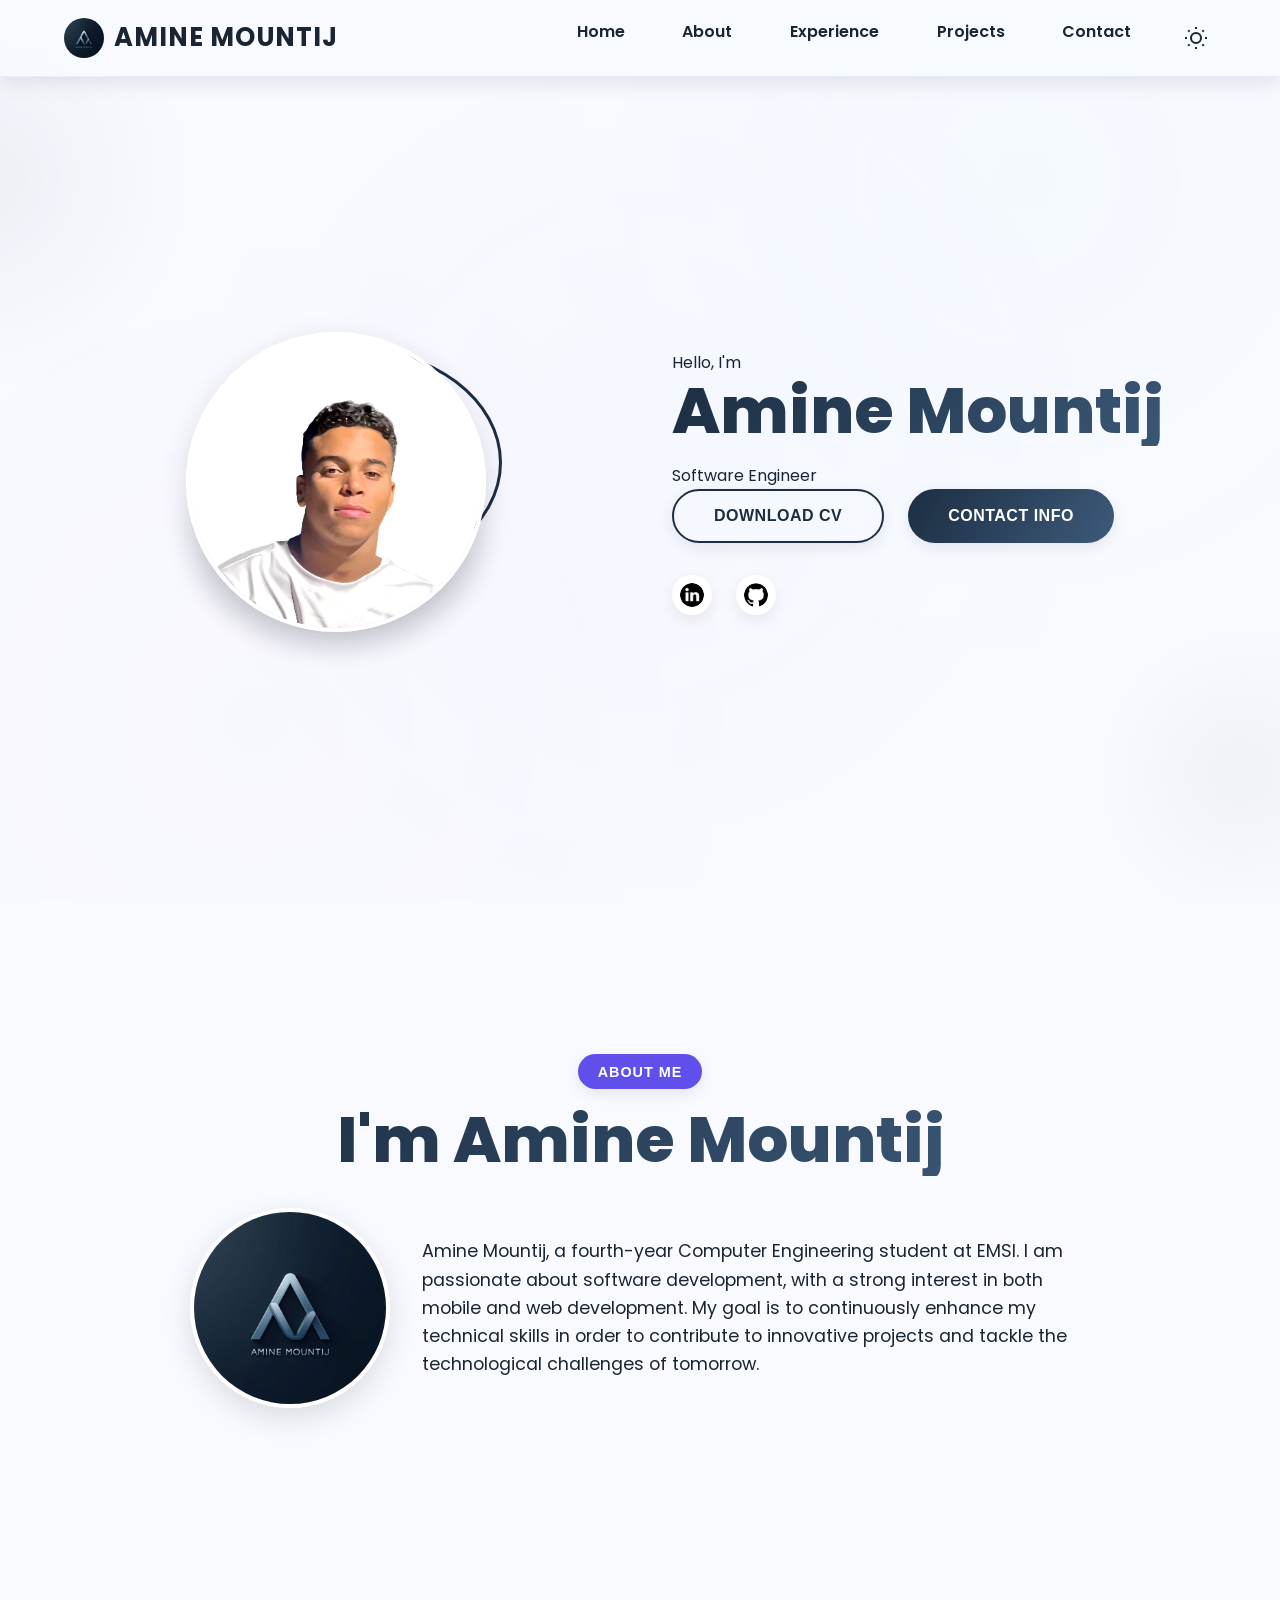
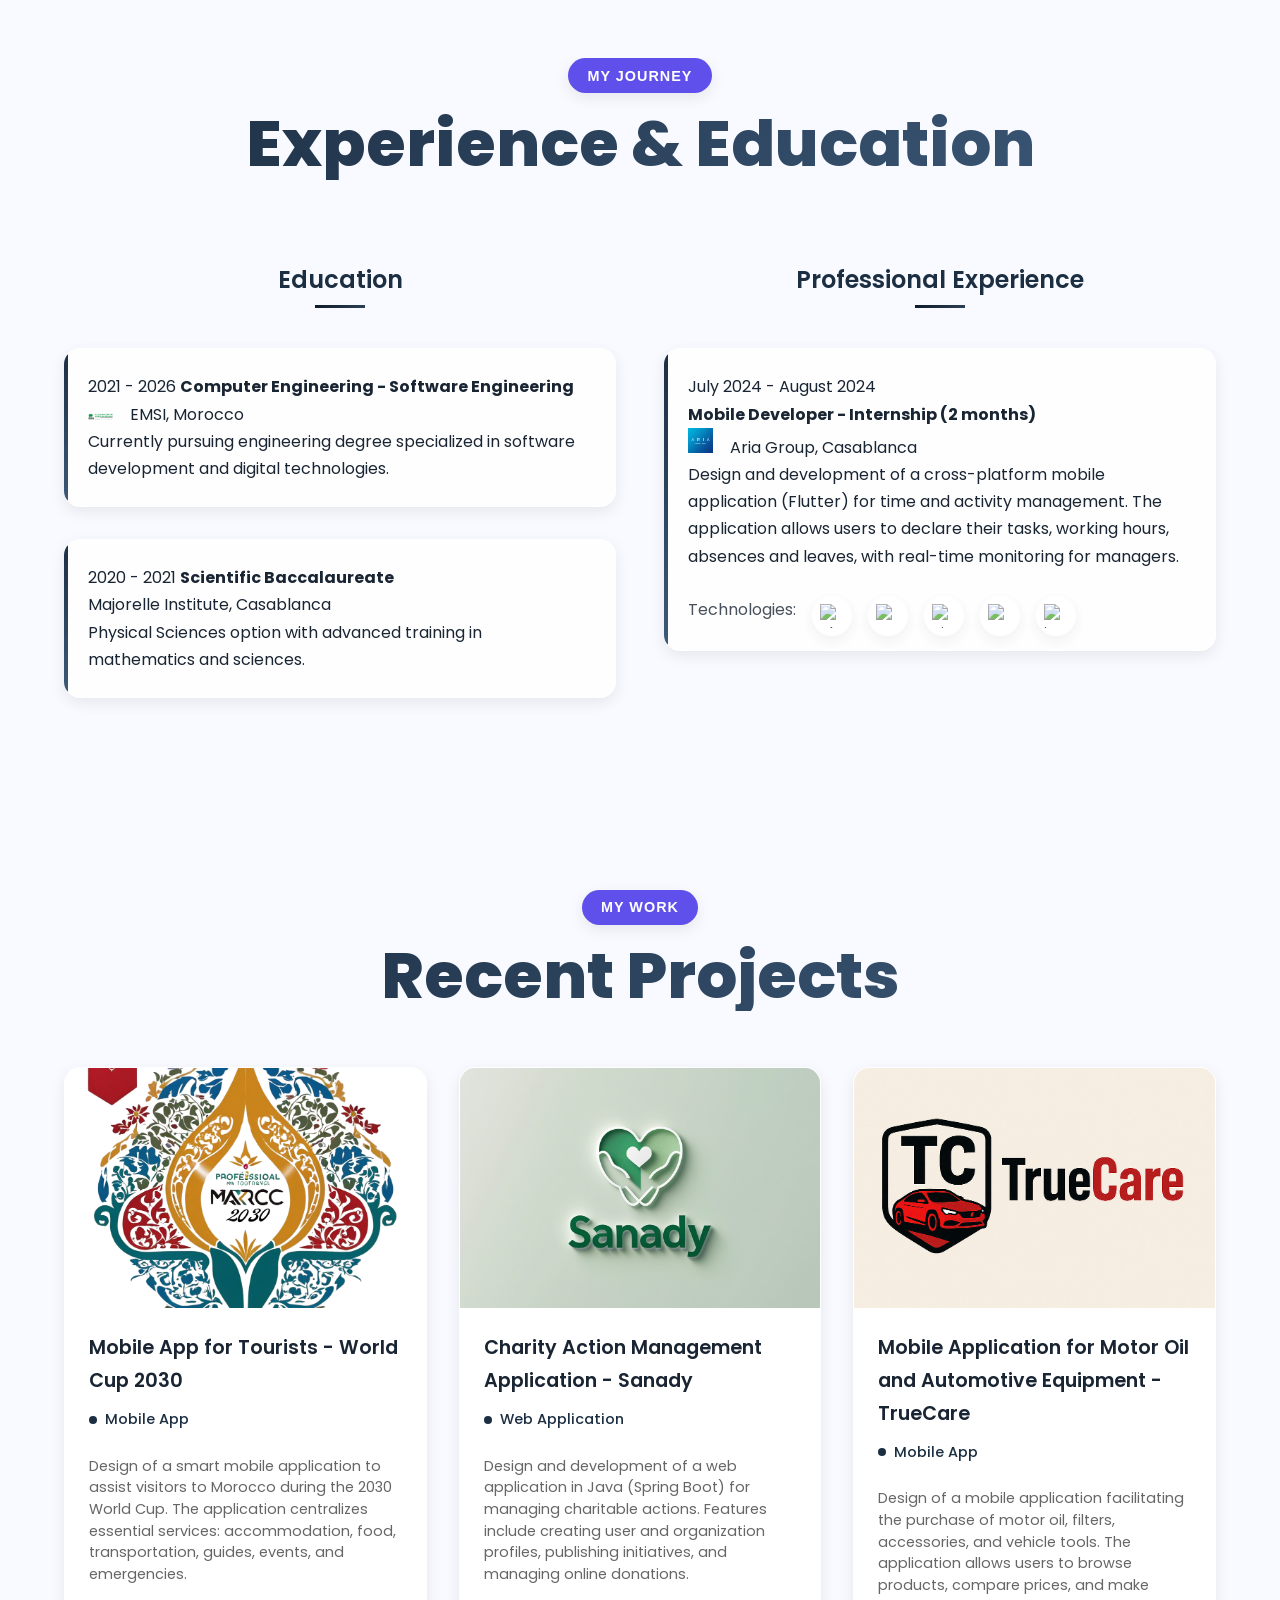
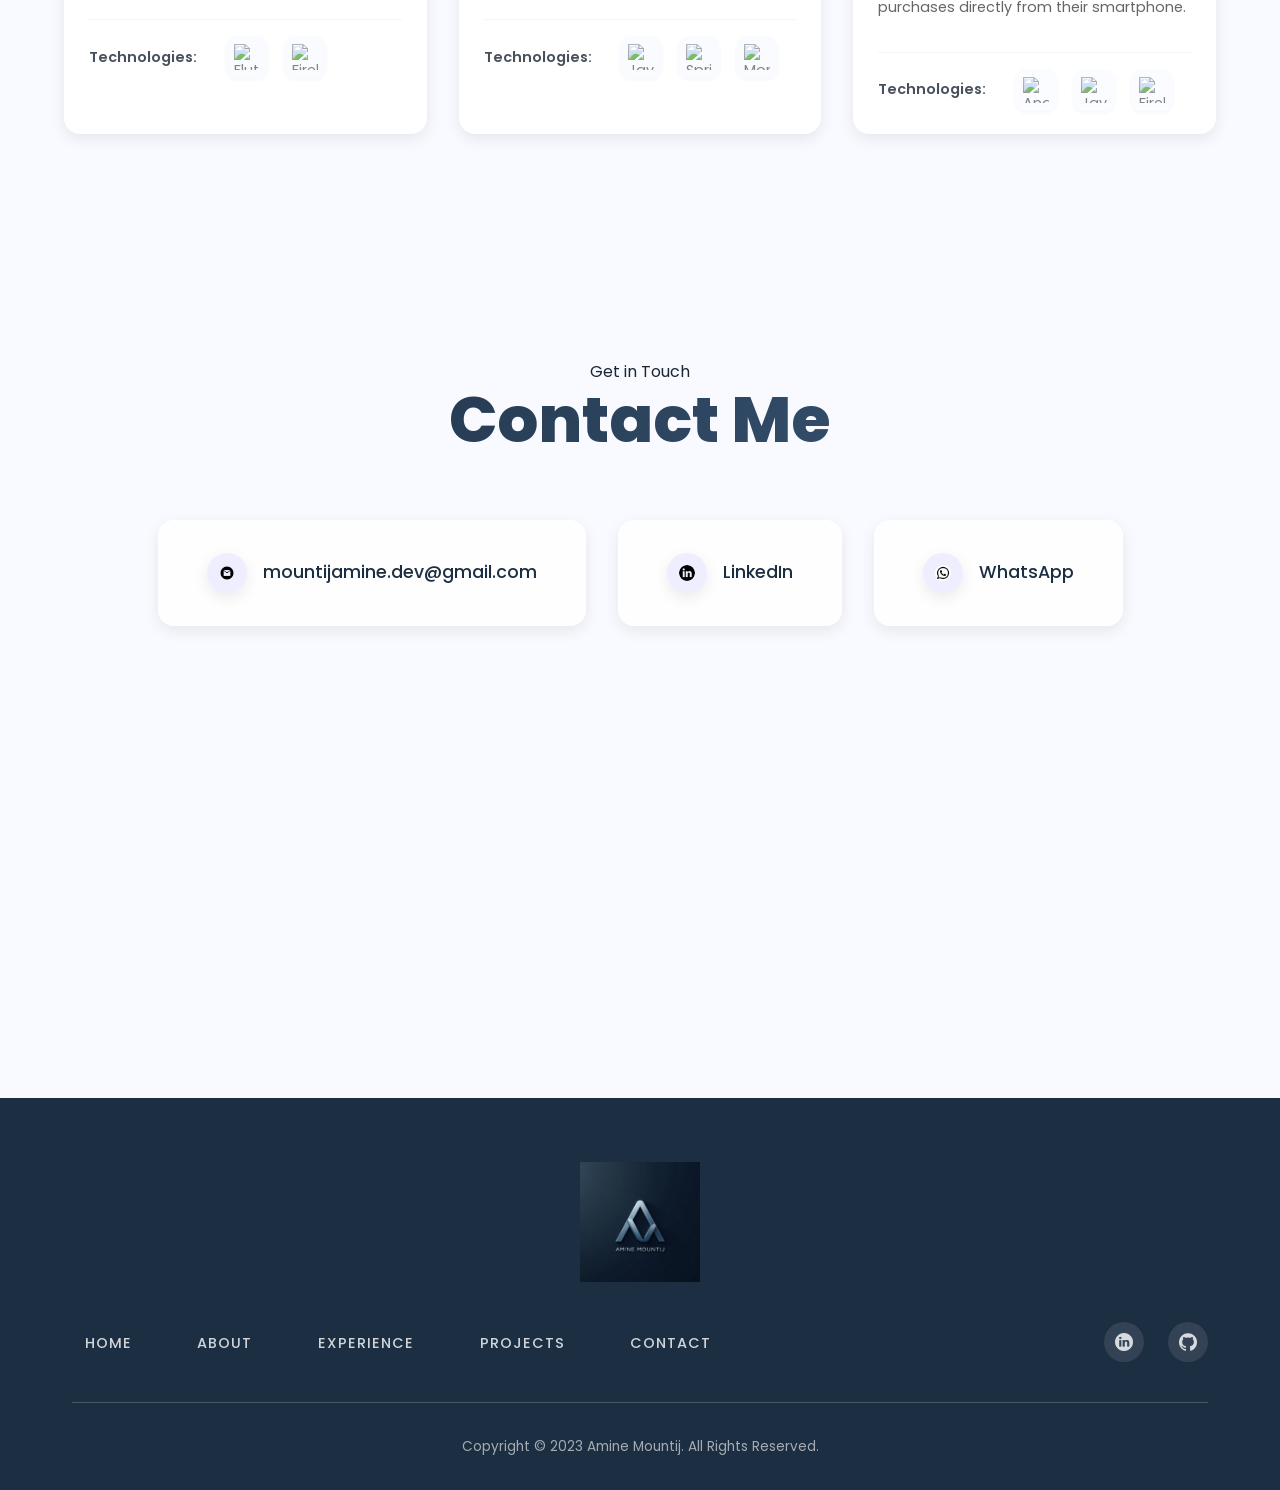
==== commit 4643ee0e: "dark mode" ====
--- a/index.html
+++ b/index.html
@@ -21,6 +21,22 @@
           <li><a href="#experience">Experience</a></li>
           <li><a href="#projects">Projects</a></li>
           <li><a href="#contact">Contact</a></li>
+          <li><button id="theme-toggle" class="theme-toggle" aria-label="Toggle dark mode">
+            <svg class="sun-icon" xmlns="http://www.w3.org/2000/svg" viewBox="0 0 24 24" fill="none" stroke="currentColor" stroke-width="2">
+              <circle cx="12" cy="12" r="5"></circle>
+              <line x1="12" y1="1" x2="12" y2="3"></line>
+              <line x1="12" y1="21" x2="12" y2="23"></line>
+              <line x1="4.22" y1="4.22" x2="5.64" y2="5.64"></line>
+              <line x1="18.36" y1="18.36" x2="19.78" y2="19.78"></line>
+              <line x1="1" y1="12" x2="3" y2="12"></line>
+              <line x1="21" y1="12" x2="23" y2="12"></line>
+              <line x1="4.22" y1="19.78" x2="5.64" y2="18.36"></line>
+              <line x1="18.36" y1="5.64" x2="19.78" y2="4.22"></line>
+            </svg>
+            <svg class="moon-icon" xmlns="http://www.w3.org/2000/svg" viewBox="0 0 24 24" fill="none" stroke="currentColor" stroke-width="2">
+              <path d="M21 12.79A9 9 0 1 1 11.21 3 7 7 0 0 0 21 12.79z"></path>
+            </svg>
+          </button></li>
         </ul>
       </div>
     </nav>
@@ -38,6 +54,24 @@
           <li><a href="#experience" onclick="toggleMenu()">Experience</a></li>
           <li><a href="#projects" onclick="toggleMenu()">Projects</a></li>
           <li><a href="#contact" onclick="toggleMenu()">Contact</a></li>
+          <li>
+            <button id="mobile-theme-toggle" class="theme-toggle" aria-label="Toggle dark mode" onclick="toggleTheme(event)">
+              <svg class="sun-icon" xmlns="http://www.w3.org/2000/svg" viewBox="0 0 24 24" fill="none" stroke="currentColor" stroke-width="2">
+                <circle cx="12" cy="12" r="5"></circle>
+                <line x1="12" y1="1" x2="12" y2="3"></line>
+                <line x1="12" y1="21" x2="12" y2="23"></line>
+                <line x1="4.22" y1="4.22" x2="5.64" y2="5.64"></line>
+                <line x1="18.36" y1="18.36" x2="19.78" y2="19.78"></line>
+                <line x1="1" y1="12" x2="3" y2="12"></line>
+                <line x1="21" y1="12" x2="23" y2="12"></line>
+                <line x1="4.22" y1="19.78" x2="5.64" y2="18.36"></line>
+                <line x1="18.36" y1="5.64" x2="19.78" y2="4.22"></line>
+              </svg>
+              <svg class="moon-icon" xmlns="http://www.w3.org/2000/svg" viewBox="0 0 24 24" fill="none" stroke="currentColor" stroke-width="2">
+                <path d="M21 12.79A9 9 0 1 1 11.21 3 7 7 0 0 0 21 12.79z"></path>
+              </svg>
+            </button>
+          </li>
         </div>
       </div>
     </nav>
@@ -52,7 +86,7 @@
         <div class="btn-container">
           <button
             class="btn btn-color-2"
-            onclick="window.open('./assets/resume-example.pdf')"
+            onclick="window.open('assets/Amine_Mountij.pdf')"
           >
             Download CV
           </button>
@@ -297,7 +331,7 @@
         alt="WhatsApp icon"
         class="icon contact-icon"
       />
-      <p><a href="0604890422">WhatsApp</a></p>
+      <p><a href="https://wa.me/212604890422">WhatsApp</a></p>
     </div>
   </div>
 </section>
--- a/style.css
+++ b/style.css
@@ -3,6 +3,7 @@
 @import url("https://fonts.googleapis.com/css2?family=Poppins:wght@300;400;500;600;700;800&display=swap");
 
 :root {
+  /* Light mode variables (existing) */
   --primary: #1c2e42;
   --secondary: #3d5a7a;
   --accent: #0f1b2a;
@@ -15,6 +16,37 @@
   --shadow-lg: 0 20px 40px rgba(0, 0, 0, 0.15);
   --transition: all 0.4s cubic-bezier(0.17, 0.67, 0.83, 0.67);
   --border-radius: 16px;
+  
+  /* Background colors */
+  --bg-primary: var(--light);
+  --bg-secondary: #ffffff;
+  --bg-card: rgba(255, 255, 255, 0.8);
+  --border-color: rgba(255, 255, 255, 0.3);
+  
+  /* Text colors */
+  --text-primary: var(--dark);
+  --text-secondary: #4a4a4a;
+  --text-light: #6c757d;
+}
+
+/* Dark mode variables */
+.dark-mode {
+  --bg-primary: #121212;
+  --bg-secondary: #1e1e1e;
+  --bg-card: rgba(30, 30, 30, 0.8);
+  --border-color: rgba(80, 80, 80, 0.3);
+  
+  --text-primary: #f8faff;
+  --text-secondary: #e0e0e0;
+  --text-light: #a0a0a0;
+  
+  --shadow-sm: 0 5px 15px rgba(0, 0, 0, 0.2);
+  --shadow-md: 0 10px 30px rgba(0, 0, 0, 0.25);
+  --shadow-lg: 0 20px 40px rgba(0, 0, 0, 0.3);
+  
+  /* Slightly adjusted gradient for dark mode */
+  --gradient: linear-gradient(120deg, #2c4055, #5f7a99);
+  --accent-gradient: linear-gradient(120deg, #203547, #4d6680);
 }
 
 /* BASE STYLES */
@@ -26,10 +58,11 @@
 
 body {
   font-family: "Poppins", sans-serif;
-  background-color: var(--light);
-  color: var(--dark);
+  background-color: var(--bg-primary);
+  color: var(--text-primary);
   line-height: 1.7;
   overflow-x: hidden;
+  transition: background-color 0.3s ease, color 0.3s ease;
 }
 
 html {
@@ -49,6 +82,7 @@
               radial-gradient(circle at 80% 20%, rgba(0, 217, 255, 0.03), transparent 40%),
               radial-gradient(circle at 20% 80%, rgba(255, 100, 218, 0.03), transparent 40%);
   z-index: -2;
+  opacity: 0.5;
 }
 
 /* Custom scrollbar */
@@ -57,13 +91,13 @@
 }
 
 ::-webkit-scrollbar-track {
-  background: var(--light);
+  background: var(--bg-secondary);
 }
 
 ::-webkit-scrollbar-thumb {
-  background: linear-gradient(var(--primary), var(--secondary));
+  background: linear-gradient(var(--secondary), var(--primary));
   border-radius: 6px;
-  border: 3px solid var(--light);
+  border: 3px solid var(--bg-secondary);
 }
 
 /* NAVIGATION STYLES */
@@ -665,6 +699,41 @@
   text-decoration: underline;
 }
 
+/* CONTACT SECTION - Update for better dark mode visibility */
+.dark-mode .contact-info-container {
+  background: white;
+  border-color: rgba(255, 255, 255, 0.2);
+  box-shadow: var(--shadow-md);
+}
+
+/* Update the text color in dark mode contact section */
+.dark-mode .contact-info-container p {
+  color: var(--dark);
+}
+
+/* Make all contact links white background with dark text */
+.dark-mode .contact-info-container a {
+  color: var(--primary);
+}
+
+/* WhatsApp link - keep brand color but make it darker for white background */
+.dark-mode .contact-icon {
+  background: rgba(108, 99, 255, 0.15);
+}
+
+/* Specific styling for contact types on white background */
+.dark-mode a[href^="mailto:"] {
+  color: #f7f7f7 !important; /* Gmail-like red */
+}
+
+.dark-mode a[href^="https://www.linkedin"] {
+  color: #0A66C2 !important; /* LinkedIn blue */
+}
+
+.dark-mode a[href^="https://wa.me"] {
+  color: #25D366 !important; /* WhatsApp green */
+}
+
 /* FOOTER */
 footer {
   background-color: #1c2e42;
@@ -829,7 +898,7 @@
   display: flex;
   justify-content: center;
   align-items: center;
-  background-color: var(--light);
+  background-color: var(--bg-primary);
   position: relative;
   min-height: 70vh;
   padding: 6rem 5% 4rem;
@@ -926,7 +995,7 @@
   position: relative;
   padding: 6rem 5% 4rem;
   min-height: 80vh;
-  background-color: var(--light);
+  background-color: var(--bg-primary);
 }
 
 .experience-container {
@@ -1271,7 +1340,7 @@
 
 /* PROJECTS SECTION */
 #projects {
-  background-color: var(--light);
+  background-color: var(--bg-primary);
   padding: 6rem 5% 4rem;
   position: relative;
 }
@@ -1529,7 +1598,7 @@
 
 /* COMPETENCES SECTION - CLEAN INLINE STYLE */
 #competences {
-  background-color: var(--light);
+  background-color: var(--bg-primary);
   padding: 6rem 5% 4rem;
   position: relative;
 }
@@ -1970,3 +2039,248 @@
   color: var(--dark);
 }
 
+/* DARK MODE STYLES */
+:root {
+  /* Light mode variables (existing) */
+  --primary: #1c2e42;
+  --secondary: #3d5a7a;
+  --accent: #0f1b2a;
+  --dark: #1a2533;
+  --light: #f8faff;
+  --gradient: linear-gradient(120deg, #1c2e42, #3d5a7a);
+  --accent-gradient: linear-gradient(120deg, #0f1b2a, #2c4055);
+  --shadow-sm: 0 5px 15px rgba(0, 0, 0, 0.08);
+  --shadow-md: 0 10px 30px rgba(0, 0, 0, 0.12);
+  --shadow-lg: 0 20px 40px rgba(0, 0, 0, 0.15);
+  --transition: all 0.4s cubic-bezier(0.17, 0.67, 0.83, 0.67);
+  --border-radius: 16px;
+  
+  /* Background colors */
+  --bg-primary: var(--light);
+  --bg-secondary: #ffffff;
+  --bg-card: rgba(255, 255, 255, 0.8);
+  --border-color: rgba(255, 255, 255, 0.3);
+  
+  /* Text colors */
+  --text-primary: var(--dark);
+  --text-secondary: #4a4a4a;
+  --text-light: #6c757d;
+}
+
+/* Dark mode variables */
+.dark-mode {
+  --bg-primary: #121212;
+  --bg-secondary: #1e1e1e;
+  --bg-card: rgba(30, 30, 30, 0.8);
+  --border-color: rgba(80, 80, 80, 0.3);
+  
+  --text-primary: #f8faff;
+  --text-secondary: #e0e0e0;
+  --text-light: #a0a0a0;
+  
+  --shadow-sm: 0 5px 15px rgba(0, 0, 0, 0.2);
+  --shadow-md: 0 10px 30px rgba(0, 0, 0, 0.25);
+  --shadow-lg: 0 20px 40px rgba(0, 0, 0, 0.3);
+  
+  /* Slightly adjusted gradient for dark mode */
+  --gradient: linear-gradient(120deg, #2c4055, #5f7a99);
+  --accent-gradient: linear-gradient(120deg, #203547, #4d6680);
+}
+
+/* Update base elements to use the new variables */
+body {
+  font-family: "Poppins", sans-serif;
+  background-color: var(--bg-primary);
+  color: var(--text-primary);
+  line-height: 1.7;
+  overflow-x: hidden;
+  transition: background-color 0.3s ease, color 0.3s ease;
+}
+
+/* Dark mode background effects */
+body.dark-mode::before {
+  content: "";
+  position: fixed;
+  top: 0;
+  left: 0;
+  width: 100%;
+  height: 100%;
+  background: radial-gradient(circle at 50% 50%, rgba(108, 99, 255, 0.05), transparent 60%),
+              radial-gradient(circle at 80% 20%, rgba(0, 217, 255, 0.03), transparent 40%),
+              radial-gradient(circle at 20% 80%, rgba(255, 100, 218, 0.03), transparent 40%);
+  z-index: -2;
+  opacity: 0.5;
+}
+
+/* Navigation styles for dark mode */
+nav {
+  background-color: rgba(248, 250, 255, 0.9);
+  transition: background-color 0.3s ease, box-shadow 0.3s ease;
+}
+
+.dark-mode nav {
+  background-color: rgba(30, 30, 30, 0.95);
+  box-shadow: 0 5px 20px rgba(0, 0, 0, 0.2);
+  border-bottom: 1px solid rgba(80, 80, 80, 0.2);
+}
+
+.dark-mode .logo {
+  color: var(--text-primary);
+}
+
+.dark-mode .nav-links a {
+  color: var(--text-primary);
+}
+
+/* Theme Toggle Button */
+.theme-toggle {
+  background: none;
+  border: none;
+  cursor: pointer;
+  width: 40px;
+  height: 40px;
+  position: relative;
+  display: flex;
+  align-items: center;
+  justify-content: center;
+  padding: 0;
+  border-radius: 50%;
+  transition: background-color 0.3s ease;
+}
+
+.theme-toggle:hover {
+  background-color: rgba(108, 99, 255, 0.1);
+}
+
+.dark-mode .theme-toggle:hover {
+  background-color: rgba(255, 255, 255, 0.1);
+}
+
+.theme-toggle svg {
+  width: 24px;
+  height: 24px;
+  position: absolute;
+  transition: transform 0.5s ease, opacity 0.3s ease;
+  stroke: var(--text-primary);
+}
+
+.sun-icon {
+  opacity: 1;
+  transform: rotate(0deg) scale(1);
+}
+
+.moon-icon {
+  opacity: 0;
+  transform: rotate(90deg) scale(0);
+}
+
+.dark-mode .sun-icon {
+  opacity: 0;
+  transform: rotate(-90deg) scale(0);
+}
+
+.dark-mode .moon-icon {
+  opacity: 1;
+  transform: rotate(0deg) scale(1);
+}
+
+/* Card backgrounds for dark mode */
+.dark-mode .project-card,
+.dark-mode .experience-item,
+.dark-mode .contact-info-container,
+.dark-mode .competence-category {
+  background: var(--bg-card);
+  border-color: var(--border-color);
+}
+
+/* Text colors for dark mode */
+.dark-mode p, 
+.dark-mode .project-title, 
+.dark-mode .experience-role,
+.dark-mode .about-text,
+.dark-mode .project-description {
+  color: var(--text-secondary);
+}
+
+.dark-mode .title {
+  background: linear-gradient(120deg, #5f7a99, #8fa3ba, #c0d0e0, #5f7a99);
+  background-size: 300% 300%;
+  -webkit-background-clip: text;
+  -webkit-text-fill-color: transparent;
+}
+
+/* Footer dark mode */
+.dark-mode footer {
+  background-color: #0a0a0a;
+}
+
+/* Technology icons background in dark mode */
+.dark-mode .tech-icon,
+.dark-mode .project-card .tech-icon {
+  background: rgba(40, 40, 40, 0.8);
+}
+
+/* Technology icons in project cards - dark mode improvements */
+.dark-mode .project-card .tech-icon {
+  background: rgba(60, 60, 70, 0.6);
+  border: 1px solid rgba(100, 100, 120, 0.4);
+  box-shadow: 0 3px 8px rgba(0, 0, 0, 0.2);
+}
+
+.dark-mode .project-card .tech-icon img {
+  filter: brightness(1.2) contrast(1.1);
+}
+
+.dark-mode .project-card .tech-icon:hover {
+  background: rgba(80, 90, 110, 0.7);
+  transform: translateY(-3px);
+  box-shadow: 0 5px 12px rgba(30, 60, 90, 0.3);
+  border-color: rgba(120, 140, 180, 0.5);
+}
+
+/* Technology stack label in dark mode */
+.dark-mode .project-card .tech-stack-label {
+  color: #a0b0c0;
+}
+
+/* Technology stack border in dark mode */
+.dark-mode .project-card .tech-stack {
+  border-top: 1px solid rgba(100, 120, 150, 0.2);
+}
+
+/* White CV download button in dark mode */
+.dark-mode .btn-color-2,
+.dark-mode a[href$=".pdf"],
+.dark-mode .download-cv {
+  background-color: #8ea2b8; /* Professional blue */
+  color: rgb(42, 42, 45);
+  border-color: #3d5a7a;
+}
+
+.dark-mode .btn-color-2:hover,
+.dark-mode a[href$=".pdf"]:hover,
+.dark-mode .download-cv:hover {
+  background-color: #4d6b8c; /* Lighter blue on hover */
+  color: white;
+  transform: translateY(-5px);
+  box-shadow: var(--shadow-md);
+}
+
+/* If your CV button is a different style (outlined), use this instead */
+.dark-mode .btn-color-1.download-cv {
+  background: white;
+  color: #121212;
+  border-color: white;
+}
+
+.dark-mode .btn-color-1.download-cv:hover {
+  background: #f0f0f0;
+  color: #121212;
+  border-color: #f0f0f0;
+}
+
+/* Add white glow effect on hover */
+.dark-mode .download-cv:hover {
+  box-shadow: 0 5px 15px rgba(255, 255, 255, 0.4);
+}
+
--- a/mediaqueries.css
+++ b/mediaqueries.css
@@ -0,0 +1,155 @@
+/* MEDIA QUERIES FOR RESPONSIVE DESIGN */
+
+/* Large screens (laptops/desktops, 1200px and below) */
+@media screen and (max-width: 1200px) {
+  .projects-grid {
+    grid-template-columns: repeat(2, 1fr);
+  }
+  
+  section {
+    padding: 8rem 5% 4rem;
+  }
+}
+
+/* Medium screens (tablets, 992px and below) */
+@media screen and (max-width: 992px) {
+  /* Navigation */
+  #desktop-nav {
+    display: none;
+  }
+  
+  #hamburger-nav {
+    display: flex;
+  }
+  
+  /* Profile section */
+  #profile {
+    grid-template-columns: 1fr;
+    text-align: center;
+    gap: 2rem;
+  }
+  
+  .section__pic-container {
+    margin: 0 auto;
+  }
+  
+  .section__text {
+    align-items: center;
+  }
+  
+  /* About section */
+  .about-content {
+    flex-direction: column;
+    text-align: center;
+  }
+  
+  .about-pic-container {
+    margin: 0 auto 2rem;
+  }
+  
+  /* Experience section */
+  .experience-grid {
+    grid-template-columns: 1fr;
+    gap: 3rem;
+  }
+  
+  /* Title font size adjustments */
+  .title {
+    font-size: 3.2rem;
+  }
+}
+
+/* Small screens (mobile devices, 768px and below) */
+@media screen and (max-width: 768px) {
+  /* General */
+  section {
+    padding: 6rem 5% 4rem;
+    min-height: auto;
+  }
+  
+  /* Title adjustments */
+  .title {
+    font-size: 2.5rem;
+  }
+  
+  .section_text_p2 {
+    font-size: 1.4rem;
+  }
+
+  /* Buttons */
+  .btn-container {
+    flex-direction: column;
+    gap: 1rem;
+  }
+  
+  .btn {
+    width: 100%;
+  }
+  
+  /* Projects */
+  .projects-grid {
+    grid-template-columns: 1fr;
+  }
+  
+  /* Contact section */
+  .contact-info-upper-container {
+    flex-direction: column;
+    gap: 1.5rem;
+  }
+  
+  /* Footer */
+  .footer-content {
+    flex-direction: column;
+    gap: 2rem;
+  }
+  
+  .footer-nav .nav-links {
+    flex-wrap: wrap;
+    justify-content: center;
+    gap: 1.5rem;
+  }
+  
+  /* Experience items */
+  .experience-item {
+    padding: 1.2rem;
+  }
+  
+  .tech-stack {
+    justify-content: center;
+  }
+}
+
+/* Extra small screens (small mobile devices, 576px and below) */
+@media screen and (max-width: 576px) {
+  /* General adjustments */
+  html {
+    font-size: 90%;
+  }
+  
+  /* Navigation */
+  .logo {
+    font-size: 1.2rem;
+  }
+  
+  /* Title */
+  .title {
+    font-size: 2rem;
+  }
+  
+  /* About section */
+  .about-pic-container {
+    width: 150px;
+    height: 150px;
+  }
+  
+  /* Social icons */
+  #socials-container {
+    flex-wrap: wrap;
+    justify-content: center;
+  }
+  
+  /* Project cards */
+  .project-image {
+    height: 200px;
+  }
+}
